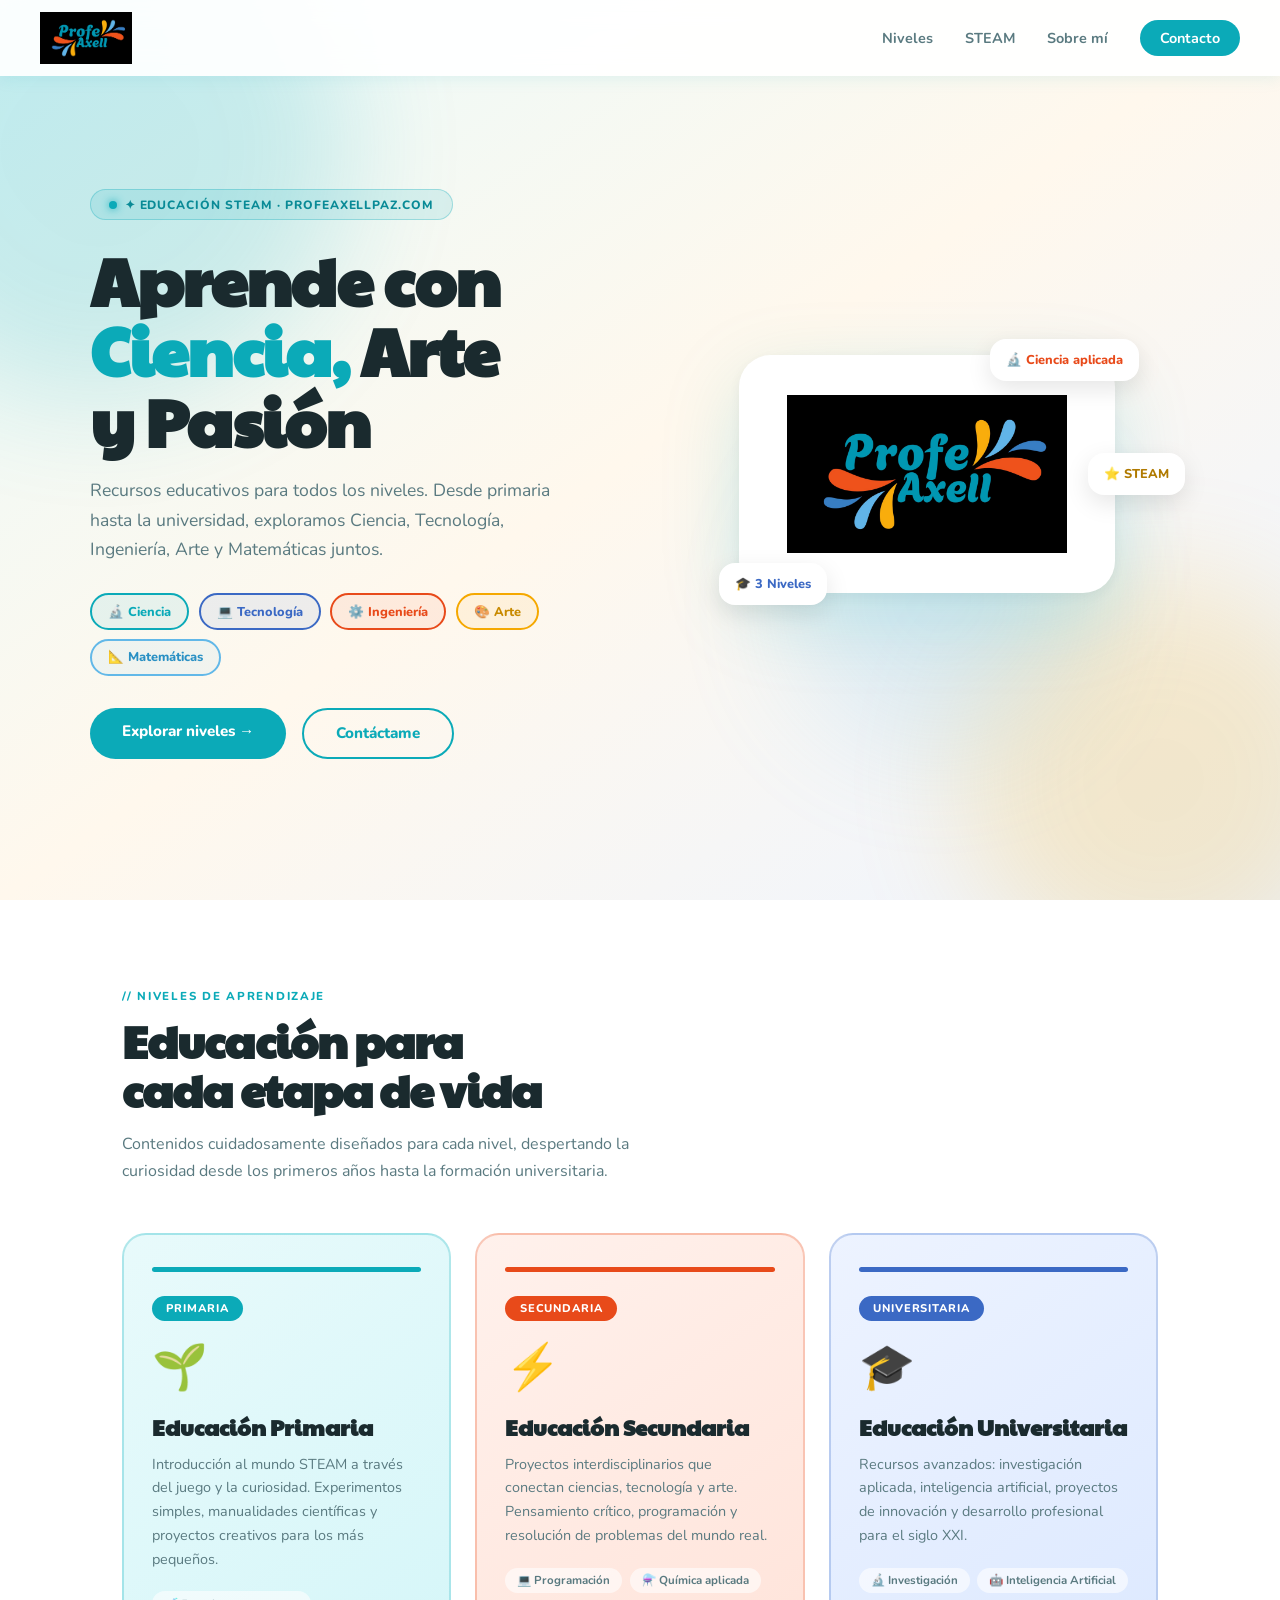
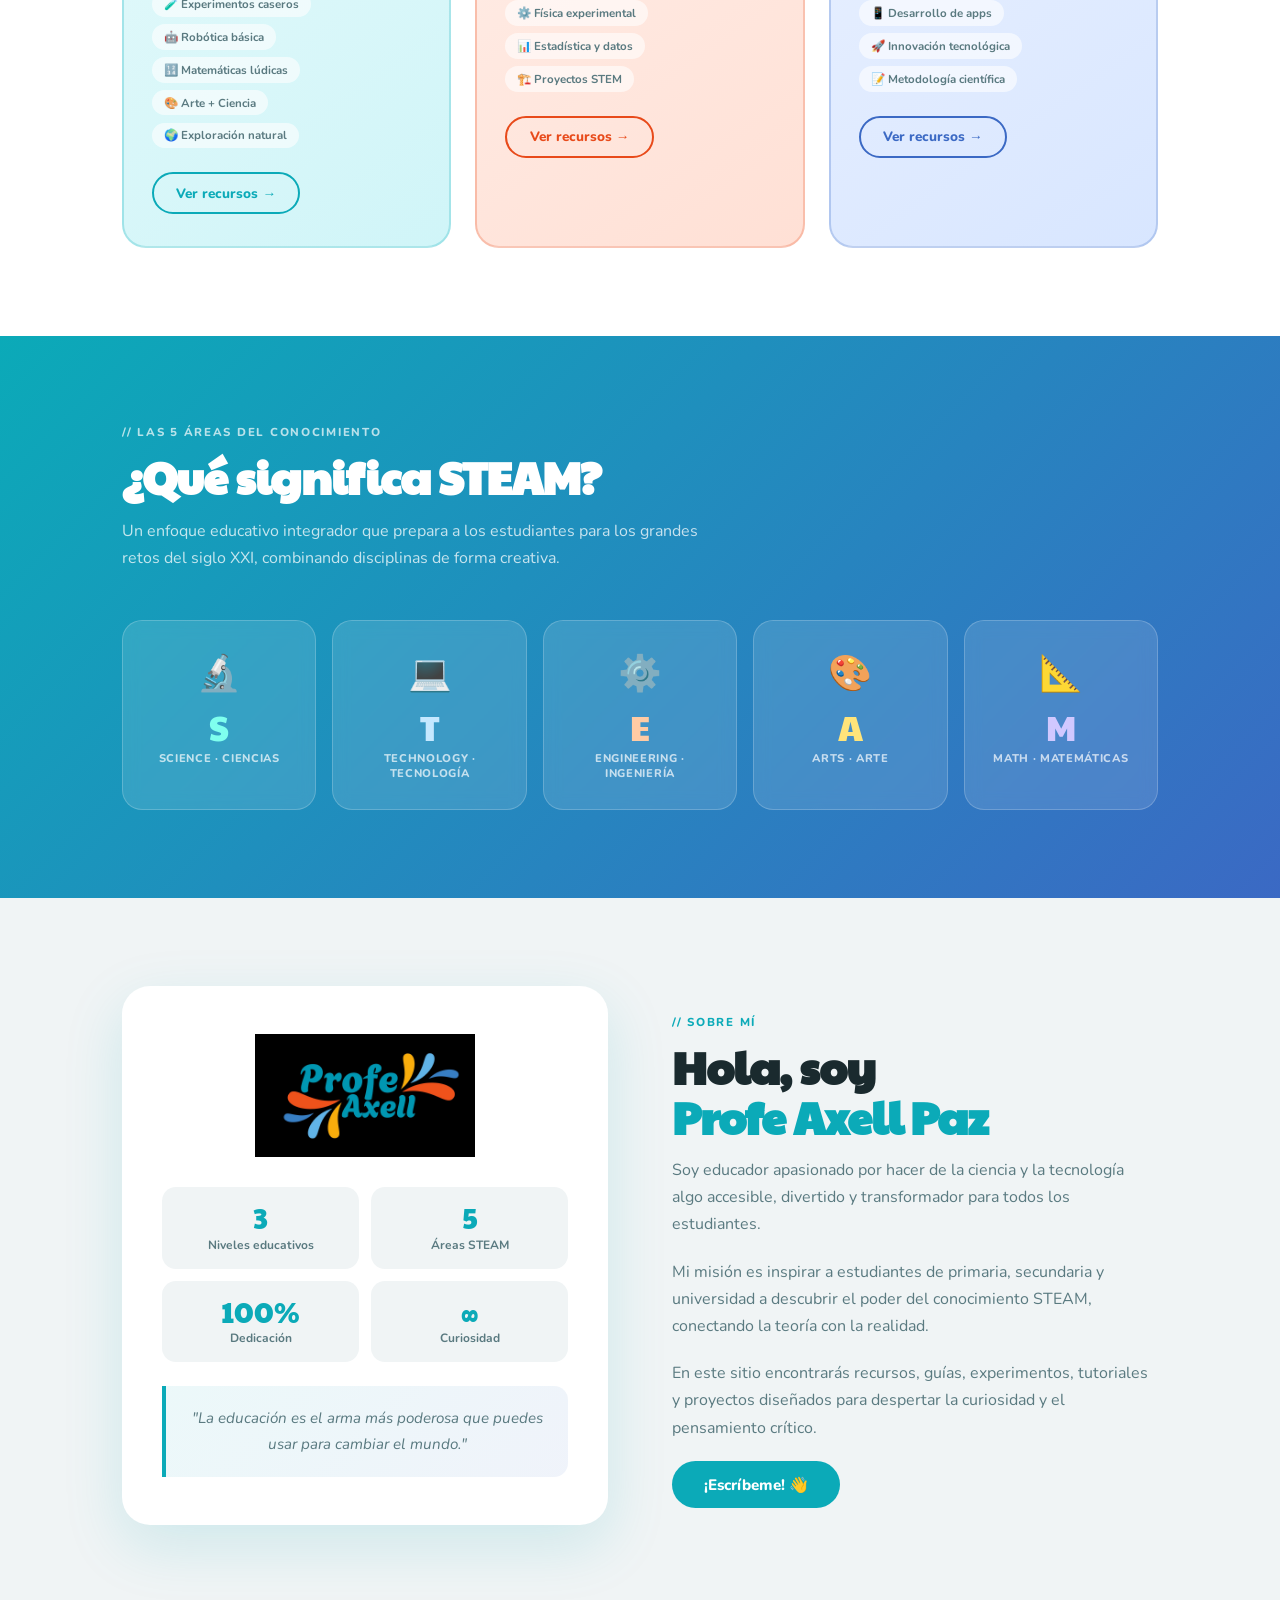
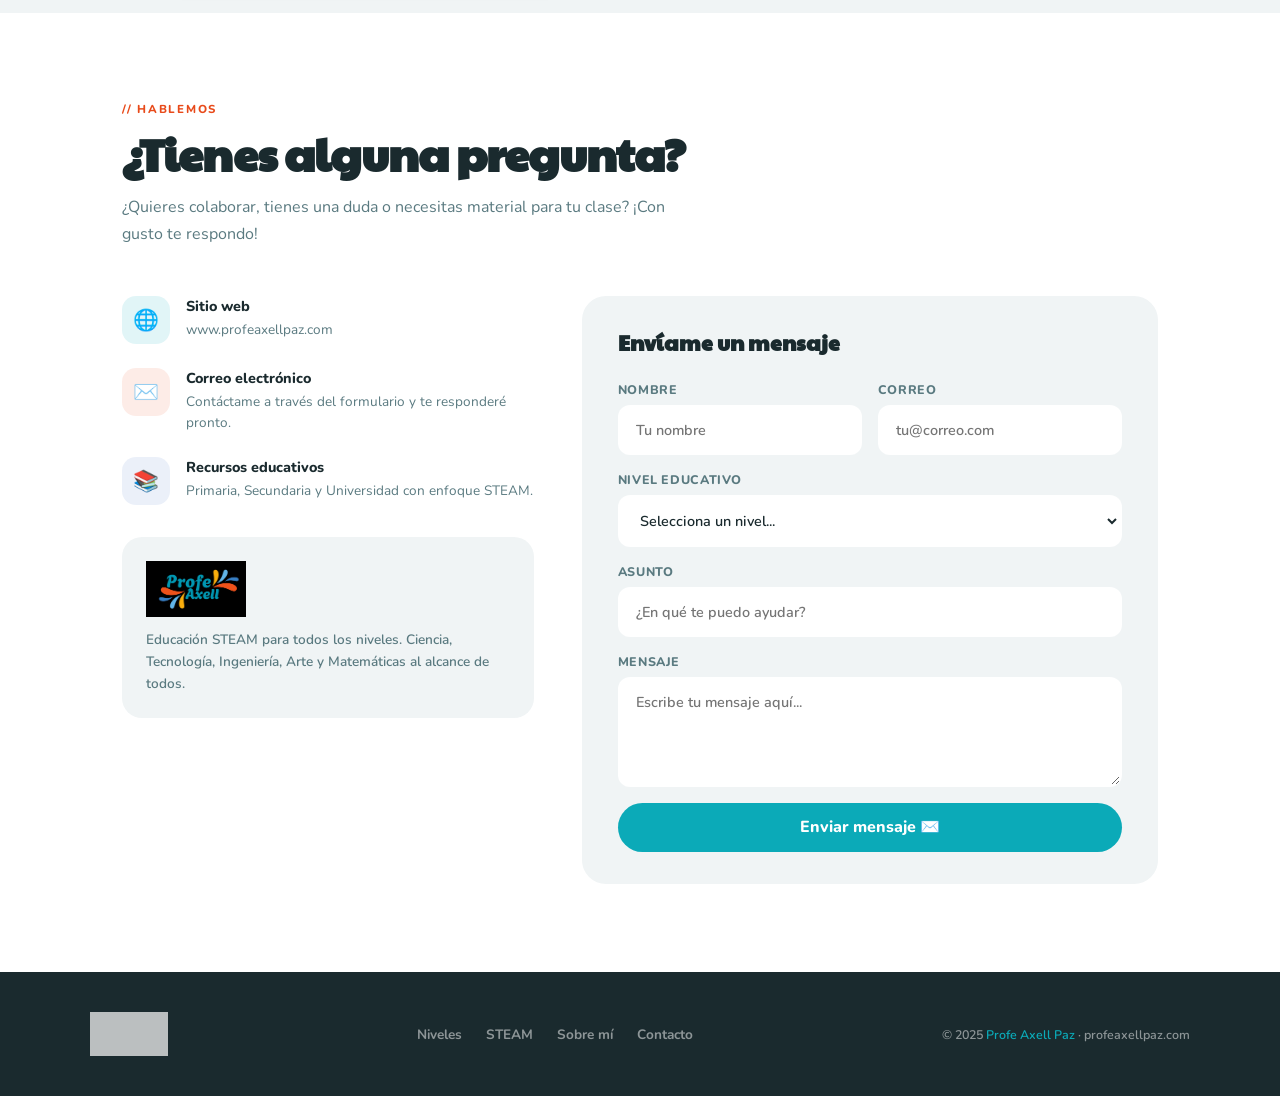
==== index.html @ 232c37a6 "Add files via upload" ====
<!DOCTYPE html>
<html lang="es">
<head>
  <meta charset="UTF-8"/>
  <meta name="viewport" content="width=device-width, initial-scale=1.0"/>
  <title>Profe Axell | Educación STEAM</title>
  <link href="https://fonts.googleapis.com/css2?family=Nunito:ital,wght@0,400;0,600;0,700;0,800;0,900;1,400&family=Paytone+One&display=swap" rel="stylesheet"/>
  <style>
    :root {
      --teal:       #0BAAB8;
      --teal-dark:  #098a96;
      --orange:     #E84A1A;
      --yellow:     #F5A800;
      --blue-light: #62B8E8;
      --blue-mid:   #3B69C4;
      --white:      #ffffff;
      --bg:         #f7fefe;
      --gray:       #f0f4f5;
      --text:       #1a2a2e;
      --text-muted: #5a7a80;
    }
    *, *::before, *::after { box-sizing: border-box; margin: 0; padding: 0; }
    html { scroll-behavior: smooth; }
    body { font-family: 'Nunito', sans-serif; background: var(--bg); color: var(--text); overflow-x: hidden; }

    .blob { position: absolute; border-radius: 50%; filter: blur(60px); opacity: 0.18; pointer-events: none; }

    /* NAV */
    nav {
      position: fixed; top: 0; left: 0; right: 0; z-index: 200;
      display: flex; align-items: center; justify-content: space-between;
      padding: 0.75rem 2.5rem;
      background: rgba(255,255,255,0.92); backdrop-filter: blur(12px);
      box-shadow: 0 2px 16px rgba(11,170,184,0.10);
    }
    .nav-logo img { height: 52px; display: block; }
    .nav-links { display: flex; gap: 2rem; list-style: none; }
    .nav-links a { color: var(--text-muted); text-decoration: none; font-weight: 700; font-size: 0.9rem; transition: color 0.2s; }
    .nav-links a:hover { color: var(--teal); }
    .nav-cta { background: var(--teal); color: #fff !important; padding: 0.5rem 1.25rem; border-radius: 999px; transition: background 0.2s, transform 0.2s !important; }
    .nav-cta:hover { background: var(--teal-dark) !important; transform: translateY(-1px); }

    /* HERO */
    .hero {
      min-height: 100vh; display: flex; align-items: center; justify-content: center;
      padding: 7rem 2rem 4rem; position: relative; overflow: hidden;
      background: linear-gradient(145deg, #e8fafb 0%, #fff8ed 50%, #edf4ff 100%);
    }
    .hero .blob-1 { width:500px; height:500px; background:var(--teal); top:-100px; left:-150px; }
    .hero .blob-2 { width:400px; height:400px; background:var(--yellow); bottom:-80px; right:-80px; }
    .hero .blob-3 { width:300px; height:300px; background:var(--blue-light); top:50%; right:15%; }
    .hero-inner { max-width: 1100px; width: 100%; display: grid; grid-template-columns: 1fr 1fr; gap: 3rem; align-items: center; position: relative; z-index: 1; }
    .hero-badge { display: inline-flex; align-items: center; gap: 0.5rem; background: rgba(11,170,184,0.12); border: 1.5px solid rgba(11,170,184,0.3); border-radius: 999px; padding: 0.4rem 1.1rem; font-size: 0.75rem; font-weight: 800; color: var(--teal-dark); letter-spacing: 0.08em; text-transform: uppercase; margin-bottom: 1.5rem; animation: fadeUp 0.5s ease both; }
    .hero-badge::before { content: ''; width: 8px; height: 8px; background: var(--teal); border-radius: 50%; box-shadow: 0 0 8px var(--teal); }
    .hero h1 { font-family: 'Paytone One', sans-serif; font-size: clamp(2.6rem, 5.5vw, 4.2rem); line-height: 1.05; letter-spacing: -0.02em; animation: fadeUp 0.5s 0.1s ease both; color: var(--text); }
    .hero h1 .highlight { color: var(--teal); }
    .hero-sub { margin-top: 1.25rem; font-size: 1.1rem; color: var(--text-muted); line-height: 1.7; max-width: 480px; animation: fadeUp 0.5s 0.2s ease both; }
    .steam-chips { display: flex; gap: 0.6rem; flex-wrap: wrap; margin-top: 1.75rem; animation: fadeUp 0.5s 0.3s ease both; }
    .chip { display: flex; align-items: center; gap: 0.4rem; padding: 0.45rem 1rem; border-radius: 999px; font-weight: 800; font-size: 0.8rem; border: 2px solid; transition: transform 0.2s, box-shadow 0.2s; cursor: default; }
    .chip:hover { transform: translateY(-3px); box-shadow: 0 8px 20px rgba(0,0,0,0.1); }
    .chip-s { color: var(--teal); border-color: var(--teal); background: rgba(11,170,184,0.08); }
    .chip-t { color: var(--blue-mid); border-color: var(--blue-mid); background: rgba(59,105,196,0.08); }
    .chip-e { color: var(--orange); border-color: var(--orange); background: rgba(232,74,26,0.08); }
    .chip-a { color: #c88a00; border-color: var(--yellow); background: rgba(245,168,0,0.08); }
    .chip-m { color: #2a90c4; border-color: var(--blue-light); background: rgba(98,184,232,0.08); }
    .hero-btns { display: flex; gap: 1rem; margin-top: 2rem; flex-wrap: wrap; animation: fadeUp 0.5s 0.4s ease both; }
    .btn { padding: 0.85rem 2rem; border-radius: 999px; font-family: 'Nunito', sans-serif; font-weight: 800; font-size: 0.95rem; text-decoration: none; cursor: pointer; border: none; transition: transform 0.2s, box-shadow 0.2s; }
    .btn:hover { transform: translateY(-3px); box-shadow: 0 12px 28px rgba(0,0,0,0.15); }
    .btn-teal    { background: var(--teal);   color: #fff; }
    .btn-orange  { background: var(--orange); color: #fff; }
    .btn-outline { background: transparent;  color: var(--teal); border: 2px solid var(--teal); }
    .hero-visual { display: flex; justify-content: center; align-items: center; animation: fadeUp 0.5s 0.2s ease both; position: relative; }
    .logo-card { background: #fff; border-radius: 32px; padding: 2.5rem 3rem; box-shadow: 0 24px 80px rgba(11,170,184,0.18), 0 4px 16px rgba(0,0,0,0.06); position: relative; z-index: 1; }
    .logo-card img { width: 280px; display: block; }
    .floating-badge { position: absolute; background: #fff; border-radius: 16px; padding: 0.75rem 1rem; box-shadow: 0 8px 24px rgba(0,0,0,0.1); display: flex; align-items: center; gap: 0.5rem; font-weight: 800; font-size: 0.8rem; animation: float 3s ease-in-out infinite; white-space: nowrap; }
    .fb-1 { top: -16px; right: -24px; color: var(--orange); animation-delay: 0s; }
    .fb-2 { bottom: -12px; left: -20px; color: var(--blue-mid); animation-delay: 1s; }
    .fb-3 { top: 50%; right: -70px; color: #b07a00; transform: translateY(-50%); animation: float3 3s ease-in-out 0.5s infinite; }
    @keyframes float { 0%, 100% { transform: translateY(0); } 50% { transform: translateY(-8px); } }
    @keyframes float3 { 0%, 100% { transform: translateY(-50%); } 50% { transform: translateY(calc(-50% - 8px)); } }

    /* SECTIONS */
    section { position: relative; overflow: hidden; }
    .section-inner { max-width: 1100px; margin: 0 auto; padding: 5.5rem 2rem; }
    .section-eyebrow { font-size: 0.72rem; font-weight: 800; letter-spacing: 0.15em; text-transform: uppercase; margin-bottom: 0.75rem; }
    .section-title { font-family: 'Paytone One', sans-serif; font-size: clamp(1.8rem, 3.5vw, 2.8rem); line-height: 1.1; letter-spacing: -0.02em; margin-bottom: 1rem; }
    .section-desc { color: var(--text-muted); font-size: 1rem; line-height: 1.7; max-width: 580px; }

    /* NIVELES */
    #niveles { background: var(--white); }
    .niveles-grid { display: grid; grid-template-columns: repeat(3, 1fr); gap: 1.5rem; margin-top: 3rem; }
    .nivel-card { border-radius: 24px; padding: 2rem 1.75rem; border: 2px solid transparent; position: relative; overflow: hidden; transition: transform 0.3s, box-shadow 0.3s; cursor: pointer; }
    .nivel-card:hover { transform: translateY(-8px); box-shadow: 0 24px 60px rgba(0,0,0,0.12); }
    .card-primaria      { background: linear-gradient(145deg, #e8fafb, #d0f5f8); border-color: rgba(11,170,184,0.25); }
    .card-secundaria    { background: linear-gradient(145deg, #fff1ec, #ffe0d5); border-color: rgba(232,74,26,0.25); }
    .card-universitaria { background: linear-gradient(145deg, #edf3ff, #d8e6ff); border-color: rgba(59,105,196,0.25); }
    .card-primaria .card-accent      { background: var(--teal); }
    .card-secundaria .card-accent    { background: var(--orange); }
    .card-universitaria .card-accent { background: var(--blue-mid); }
    .card-primaria .card-tag      { background: var(--teal); color: #fff; }
    .card-secundaria .card-tag    { background: var(--orange); color: #fff; }
    .card-universitaria .card-tag { background: var(--blue-mid); color: #fff; }
    .card-primaria .card-btn      { color: var(--teal); border-color: var(--teal); }
    .card-secundaria .card-btn    { color: var(--orange); border-color: var(--orange); }
    .card-universitaria .card-btn { color: var(--blue-mid); border-color: var(--blue-mid); }
    .card-primaria .card-btn:hover      { background: var(--teal); color: #fff; }
    .card-secundaria .card-btn:hover    { background: var(--orange); color: #fff; }
    .card-universitaria .card-btn:hover { background: var(--blue-mid); color: #fff; }
    .card-accent { width: 100%; height: 5px; border-radius: 999px; margin-bottom: 1.5rem; }
    .card-tag { display: inline-block; padding: 0.3rem 0.9rem; border-radius: 999px; font-size: 0.7rem; font-weight: 800; letter-spacing: 0.08em; text-transform: uppercase; margin-bottom: 1rem; }
    .card-icon { font-size: 2.8rem; margin-bottom: 1rem; display: block; }
    .card-title { font-family: 'Paytone One', sans-serif; font-size: 1.4rem; margin-bottom: 0.75rem; line-height: 1.2; }
    .card-desc { font-size: 0.9rem; color: var(--text-muted); line-height: 1.65; margin-bottom: 1.25rem; }
    .card-topics { list-style: none; display: flex; flex-wrap: wrap; gap: 0.45rem; margin-bottom: 1.5rem; }
    .card-topics li { font-size: 0.72rem; font-weight: 700; background: rgba(255,255,255,0.6); padding: 0.3rem 0.75rem; border-radius: 999px; color: var(--text-muted); }
    .card-btn { display: inline-flex; align-items: center; gap: 0.4rem; font-weight: 800; font-size: 0.85rem; padding: 0.6rem 1.4rem; border-radius: 999px; border: 2px solid; background: transparent; text-decoration: none; transition: background 0.2s, color 0.2s, transform 0.2s; cursor: pointer; font-family: 'Nunito', sans-serif; }
    .card-btn:hover { transform: translateX(4px); }

    /* STEAM */
    #steam { background: linear-gradient(135deg, #0BAAB8 0%, #3B69C4 100%); color: #fff; }
    #steam .section-eyebrow { color: rgba(255,255,255,0.7); }
    #steam .section-title   { color: #fff; }
    #steam .section-desc    { color: rgba(255,255,255,0.75); }
    .steam-grid { display: grid; grid-template-columns: repeat(5, 1fr); gap: 1rem; margin-top: 3rem; }
    .steam-card { background: rgba(255,255,255,0.12); border: 1.5px solid rgba(255,255,255,0.2); border-radius: 20px; padding: 1.75rem 1rem; text-align: center; backdrop-filter: blur(8px); transition: transform 0.3s, background 0.3s; }
    .steam-card:hover { transform: translateY(-6px); background: rgba(255,255,255,0.2); }
    .steam-emoji { font-size: 2.2rem; margin-bottom: 0.75rem; display: block; }
    .steam-letter { font-family: 'Paytone One', sans-serif; font-size: 2.2rem; color: #fff; line-height: 1; }
    .steam-word { font-size: 0.7rem; font-weight: 800; color: rgba(255,255,255,0.7); margin-top: 0.4rem; text-transform: uppercase; letter-spacing: 0.06em; }
    .sl-s .steam-letter { color: #7fffee; }
    .sl-t .steam-letter { color: #c5e8ff; }
    .sl-e .steam-letter { color: #ffcba4; }
    .sl-a .steam-letter { color: #ffe47a; }
    .sl-m .steam-letter { color: #d0c8ff; }

    /* ABOUT */
    #sobre { background: var(--gray); }
    .about-grid { display: grid; grid-template-columns: 1fr 1fr; gap: 4rem; align-items: center; }
    .about-logo-card { background: var(--white); border-radius: 28px; padding: 3rem 2.5rem; box-shadow: 0 20px 60px rgba(11,170,184,0.15); text-align: center; }
    .about-logo-card img { width: 220px; margin-bottom: 1.5rem; }
    .about-stats { display: grid; grid-template-columns: 1fr 1fr; gap: 0.75rem; }
    .stat-box { background: var(--gray); border-radius: 14px; padding: 1rem; }
    .stat-val { font-family: 'Paytone One', sans-serif; font-size: 1.8rem; color: var(--teal); line-height: 1; }
    .stat-lbl { font-size: 0.75rem; color: var(--text-muted); margin-top: 0.3rem; font-weight: 700; }
    .about-quote { background: linear-gradient(135deg, rgba(11,170,184,0.08), rgba(59,105,196,0.08)); border-left: 4px solid var(--teal); border-radius: 0 14px 14px 0; padding: 1.25rem 1.5rem; font-style: italic; color: var(--text-muted); font-size: 0.95rem; line-height: 1.65; margin-top: 1.5rem; }

    /* CONTACT */
    #contacto { background: var(--white); }
    .contact-wrap { display: grid; grid-template-columns: 1fr 1.4fr; gap: 3rem; margin-top: 3rem; align-items: start; }
    .contact-item { display: flex; align-items: flex-start; gap: 1rem; margin-bottom: 1.5rem; }
    .contact-icon { width: 48px; height: 48px; border-radius: 14px; display: flex; align-items: center; justify-content: center; font-size: 1.3rem; flex-shrink: 0; }
    .ci-teal   { background: rgba(11,170,184,0.12); }
    .ci-orange { background: rgba(232,74,26,0.10); }
    .ci-blue   { background: rgba(59,105,196,0.10); }
    .contact-item-text h4 { font-weight: 800; font-size: 0.9rem; margin-bottom: 0.25rem; }
    .contact-item-text p  { font-size: 0.85rem; color: var(--text-muted); line-height: 1.5; }
    .contact-form-card { background: var(--gray); border-radius: 24px; padding: 2rem 2.25rem; }
    .form-group { display: flex; flex-direction: column; gap: 0.45rem; margin-bottom: 1rem; }
    .form-group label { font-size: 0.78rem; font-weight: 800; color: var(--text-muted); text-transform: uppercase; letter-spacing: 0.05em; }
    .form-group input, .form-group select, .form-group textarea { background: var(--white); border: 2px solid transparent; border-radius: 12px; padding: 0.8rem 1rem; color: var(--text); font-family: 'Nunito', sans-serif; font-size: 0.9rem; font-weight: 600; outline: none; transition: border-color 0.2s, box-shadow 0.2s; }
    .form-group input:focus, .form-group select:focus, .form-group textarea:focus { border-color: var(--teal); box-shadow: 0 0 0 3px rgba(11,170,184,0.12); }
    .form-group select option { background: #fff; }
    .form-group textarea { min-height: 110px; resize: vertical; }
    .form-row { display: grid; grid-template-columns: 1fr 1fr; gap: 1rem; }

    /* FOOTER */
    footer { background: var(--text); color: rgba(255,255,255,0.5); padding: 2.5rem 2rem; }
    .footer-inner { max-width: 1100px; margin: 0 auto; display: flex; align-items: center; justify-content: space-between; flex-wrap: wrap; gap: 1.5rem; }
    .footer-links { display: flex; gap: 1.5rem; list-style: none; }
    .footer-links a { color: rgba(255,255,255,0.5); text-decoration: none; font-size: 0.85rem; font-weight: 700; transition: color 0.2s; }
    .footer-links a:hover { color: var(--teal); }
    .footer-copy { font-size: 0.78rem; font-weight: 600; }
    .footer-copy span { color: var(--teal); }

    /* REVEAL */
    .reveal { opacity: 0; transform: translateY(28px); transition: opacity 0.65s ease, transform 0.65s ease; }
    .reveal.visible { opacity: 1; transform: translateY(0); }
    .reveal-delay-1 { transition-delay: 0.1s; }
    .reveal-delay-2 { transition-delay: 0.2s; }
    .reveal-delay-3 { transition-delay: 0.3s; }
    @keyframes fadeUp { from { opacity: 0; transform: translateY(20px); } to { opacity: 1; transform: translateY(0); } }

    /* RESPONSIVE */
    @media (max-width: 900px) {
      .hero-inner       { grid-template-columns: 1fr; text-align: center; }
      .hero-visual      { margin-top: 2rem; }
      .steam-chips, .hero-btns { justify-content: center; }
      .hero-sub         { margin-left: auto; margin-right: auto; }
      .niveles-grid     { grid-template-columns: 1fr; }
      .steam-grid       { grid-template-columns: repeat(3, 1fr); }
      .about-grid       { grid-template-columns: 1fr; }
      .contact-wrap     { grid-template-columns: 1fr; }
      nav .nav-links    { display: none; }
    }
    @media (max-width: 480px) {
      .steam-grid { grid-template-columns: repeat(2, 1fr); }
      .form-row   { grid-template-columns: 1fr; }
    }
  </style>
</head>
<body>

  <!-- NAV -->
  <nav>
    <a class="nav-logo" href="#">
      <img src="logo-color.png" alt="Profe Axell"/>
    </a>
    <ul class="nav-links">
      <li><a href="#niveles">Niveles</a></li>
      <li><a href="#steam">STEAM</a></li>
      <li><a href="#sobre">Sobre mí</a></li>
      <li><a href="#contacto" class="nav-cta">Contacto</a></li>
    </ul>
  </nav>

  <!-- HERO -->
  <section class="hero">
    <div class="blob blob-1"></div>
    <div class="blob blob-2"></div>
    <div class="blob blob-3"></div>
    <div class="hero-inner">
      <div class="hero-text">
        <div class="hero-badge">✦ Educación STEAM · profeaxellpaz.com</div>
        <h1>Aprende con<br/><span class="highlight">Ciencia,</span> Arte<br/>y Pasión</h1>
        <p class="hero-sub">Recursos educativos para todos los niveles. Desde primaria hasta la universidad, exploramos Ciencia, Tecnología, Ingeniería, Arte y Matemáticas juntos.</p>
        <div class="steam-chips">
          <div class="chip chip-s">🔬 Ciencia</div>
          <div class="chip chip-t">💻 Tecnología</div>
          <div class="chip chip-e">⚙️ Ingeniería</div>
          <div class="chip chip-a">🎨 Arte</div>
          <div class="chip chip-m">📐 Matemáticas</div>
        </div>
        <div class="hero-btns">
          <a href="#niveles" class="btn btn-teal">Explorar niveles →</a>
          <a href="#contacto" class="btn btn-outline">Contáctame</a>
        </div>
      </div>
      <div class="hero-visual">
        <div class="logo-card">
          <img src="logo-color.png" alt="Profe Axell Logo"/>
          <div class="floating-badge fb-1">🔬 Ciencia aplicada</div>
          <div class="floating-badge fb-2">🎓 3 Niveles</div>
          <div class="floating-badge fb-3">⭐ STEAM</div>
        </div>
      </div>
    </div>
  </section>

  <!-- NIVELES -->
  <section id="niveles">
    <div class="section-inner">
      <p class="section-eyebrow reveal" style="color:var(--teal)">// Niveles de aprendizaje</p>
      <h2 class="section-title reveal">Educación para<br/>cada etapa de vida</h2>
      <p class="section-desc reveal">Contenidos cuidadosamente diseñados para cada nivel, despertando la curiosidad desde los primeros años hasta la formación universitaria.</p>
      <div class="niveles-grid">
        <div class="nivel-card card-primaria reveal reveal-delay-1">
          <div class="card-accent"></div>
          <span class="card-tag">Primaria</span>
          <span class="card-icon">🌱</span>
          <h3 class="card-title">Educación Primaria</h3>
          <p class="card-desc">Introducción al mundo STEAM a través del juego y la curiosidad. Experimentos simples, manualidades científicas y proyectos creativos para los más pequeños.</p>
          <ul class="card-topics">
            <li>🧪 Experimentos caseros</li>
            <li>🤖 Robótica básica</li>
            <li>🔢 Matemáticas lúdicas</li>
            <li>🎨 Arte + Ciencia</li>
            <li>🌍 Exploración natural</li>
          </ul>
          <a href="#" class="card-btn">Ver recursos →</a>
        </div>
        <div class="nivel-card card-secundaria reveal reveal-delay-2">
          <div class="card-accent"></div>
          <span class="card-tag">Secundaria</span>
          <span class="card-icon">⚡</span>
          <h3 class="card-title">Educación Secundaria</h3>
          <p class="card-desc">Proyectos interdisciplinarios que conectan ciencias, tecnología y arte. Pensamiento crítico, programación y resolución de problemas del mundo real.</p>
          <ul class="card-topics">
            <li>💻 Programación</li>
            <li>⚗️ Química aplicada</li>
            <li>⚙️ Física experimental</li>
            <li>📊 Estadística y datos</li>
            <li>🏗️ Proyectos STEM</li>
          </ul>
          <a href="#" class="card-btn">Ver recursos →</a>
        </div>
        <div class="nivel-card card-universitaria reveal reveal-delay-3">
          <div class="card-accent"></div>
          <span class="card-tag">Universitaria</span>
          <span class="card-icon">🎓</span>
          <h3 class="card-title">Educación Universitaria</h3>
          <p class="card-desc">Recursos avanzados: investigación aplicada, inteligencia artificial, proyectos de innovación y desarrollo profesional para el siglo XXI.</p>
          <ul class="card-topics">
            <li>🔬 Investigación</li>
            <li>🤖 Inteligencia Artificial</li>
            <li>📱 Desarrollo de apps</li>
            <li>🚀 Innovación tecnológica</li>
            <li>📝 Metodología científica</li>
          </ul>
          <a href="#" class="card-btn">Ver recursos →</a>
        </div>
      </div>
    </div>
  </section>

  <!-- STEAM -->
  <section id="steam">
    <div class="section-inner">
      <p class="section-eyebrow reveal">// Las 5 áreas del conocimiento</p>
      <h2 class="section-title reveal">¿Qué significa STEAM?</h2>
      <p class="section-desc reveal">Un enfoque educativo integrador que prepara a los estudiantes para los grandes retos del siglo XXI, combinando disciplinas de forma creativa.</p>
      <div class="steam-grid">
        <div class="steam-card sl-s reveal"><span class="steam-emoji">🔬</span><div class="steam-letter">S</div><div class="steam-word">Science · Ciencias</div></div>
        <div class="steam-card sl-t reveal reveal-delay-1"><span class="steam-emoji">💻</span><div class="steam-letter">T</div><div class="steam-word">Technology · Tecnología</div></div>
        <div class="steam-card sl-e reveal reveal-delay-2"><span class="steam-emoji">⚙️</span><div class="steam-letter">E</div><div class="steam-word">Engineering · Ingeniería</div></div>
        <div class="steam-card sl-a reveal reveal-delay-3"><span class="steam-emoji">🎨</span><div class="steam-letter">A</div><div class="steam-word">Arts · Arte</div></div>
        <div class="steam-card sl-m reveal reveal-delay-3"><span class="steam-emoji">📐</span><div class="steam-letter">M</div><div class="steam-word">Math · Matemáticas</div></div>
      </div>
    </div>
  </section>

  <!-- SOBRE -->
  <section id="sobre">
    <div class="section-inner">
      <div class="about-grid">
        <div class="reveal">
          <div class="about-logo-card">
            <img src="logo-color.png" alt="Profe Axell"/>
            <div class="about-stats">
              <div class="stat-box"><div class="stat-val">3</div><div class="stat-lbl">Niveles educativos</div></div>
              <div class="stat-box"><div class="stat-val">5</div><div class="stat-lbl">Áreas STEAM</div></div>
              <div class="stat-box"><div class="stat-val">100%</div><div class="stat-lbl">Dedicación</div></div>
              <div class="stat-box"><div class="stat-val">∞</div><div class="stat-lbl">Curiosidad</div></div>
            </div>
            <div class="about-quote">"La educación es el arma más poderosa que puedes usar para cambiar el mundo."</div>
          </div>
        </div>
        <div class="reveal reveal-delay-1">
          <p class="section-eyebrow" style="color:var(--teal)">// Sobre mí</p>
          <h2 class="section-title">Hola, soy<br/><span style="color:var(--teal)">Profe Axell Paz</span></h2>
          <p class="section-desc" style="margin-bottom:1.25rem;">Soy educador apasionado por hacer de la ciencia y la tecnología algo accesible, divertido y transformador para todos los estudiantes.</p>
          <p class="section-desc" style="margin-bottom:1.25rem;">Mi misión es inspirar a estudiantes de primaria, secundaria y universidad a descubrir el poder del conocimiento STEAM, conectando la teoría con la realidad.</p>
          <p class="section-desc" style="margin-bottom:2rem;">En este sitio encontrarás recursos, guías, experimentos, tutoriales y proyectos diseñados para despertar la curiosidad y el pensamiento crítico.</p>
          <a href="#contacto" class="btn btn-teal">¡Escríbeme! 👋</a>
        </div>
      </div>
    </div>
  </section>

  <!-- CONTACTO -->
  <section id="contacto">
    <div class="section-inner">
      <p class="section-eyebrow reveal" style="color:var(--orange)">// Hablemos</p>
      <h2 class="section-title reveal">¿Tienes alguna pregunta?</h2>
      <p class="section-desc reveal">¿Quieres colaborar, tienes una duda o necesitas material para tu clase? ¡Con gusto te respondo!</p>
      <div class="contact-wrap">
        <div class="reveal">
          <div class="contact-item">
            <div class="contact-icon ci-teal">🌐</div>
            <div class="contact-item-text"><h4>Sitio web</h4><p>www.profeaxellpaz.com</p></div>
          </div>
          <div class="contact-item">
            <div class="contact-icon ci-orange">✉️</div>
            <div class="contact-item-text"><h4>Correo electrónico</h4><p>Contáctame a través del formulario y te responderé pronto.</p></div>
          </div>
          <div class="contact-item">
            <div class="contact-icon ci-blue">📚</div>
            <div class="contact-item-text"><h4>Recursos educativos</h4><p>Primaria, Secundaria y Universidad con enfoque STEAM.</p></div>
          </div>
          <div style="margin-top:2rem; padding:1.5rem; background:var(--gray); border-radius:20px;">
            <img src="logo-color.png" alt="Profe Axell" style="height:56px; display:block; margin-bottom:0.75rem;"/>
            <p style="font-size:0.85rem; color:var(--text-muted); font-weight:600; line-height:1.6;">Educación STEAM para todos los niveles. Ciencia, Tecnología, Ingeniería, Arte y Matemáticas al alcance de todos.</p>
          </div>
        </div>
        <div class="contact-form-card reveal reveal-delay-1">
          <h3 style="font-family:'Paytone One',sans-serif; font-size:1.3rem; margin-bottom:1.5rem;">Envíame un mensaje</h3>
          <div class="form-row">
            <div class="form-group"><label>Nombre</label><input type="text" placeholder="Tu nombre"/></div>
            <div class="form-group"><label>Correo</label><input type="email" placeholder="tu@correo.com"/></div>
          </div>
          <div class="form-group">
            <label>Nivel educativo</label>
            <select>
              <option value="">Selecciona un nivel...</option>
              <option>Educación Primaria</option>
              <option>Educación Secundaria</option>
              <option>Educación Universitaria</option>
              <option>Otro</option>
            </select>
          </div>
          <div class="form-group"><label>Asunto</label><input type="text" placeholder="¿En qué te puedo ayudar?"/></div>
          <div class="form-group"><label>Mensaje</label><textarea placeholder="Escribe tu mensaje aquí..."></textarea></div>
          <button class="btn btn-teal" style="width:100%; display:flex; justify-content:center; font-size:1rem;">Enviar mensaje ✉️</button>
        </div>
      </div>
    </div>
  </section>

  <!-- FOOTER -->
  <footer>
    <div class="footer-inner">
      <img src="logo-white.png" alt="Profe Axell" style="height:44px; filter:brightness(0) invert(1); opacity:0.7;"/>
      <ul class="footer-links">
        <li><a href="#niveles">Niveles</a></li>
        <li><a href="#steam">STEAM</a></li>
        <li><a href="#sobre">Sobre mí</a></li>
        <li><a href="#contacto">Contacto</a></li>
      </ul>
      <p class="footer-copy">© 2025 <span>Profe Axell Paz</span> · profeaxellpaz.com</p>
    </div>
  </footer>

  <script>
    const observer = new IntersectionObserver((entries) => {
      entries.forEach(e => { if (e.isIntersecting) { e.target.classList.add('visible'); observer.unobserve(e.target); } });
    }, { threshold: 0.12 });
    document.querySelectorAll('.reveal').forEach(el => observer.observe(el));
  </script>
</body>
</html>
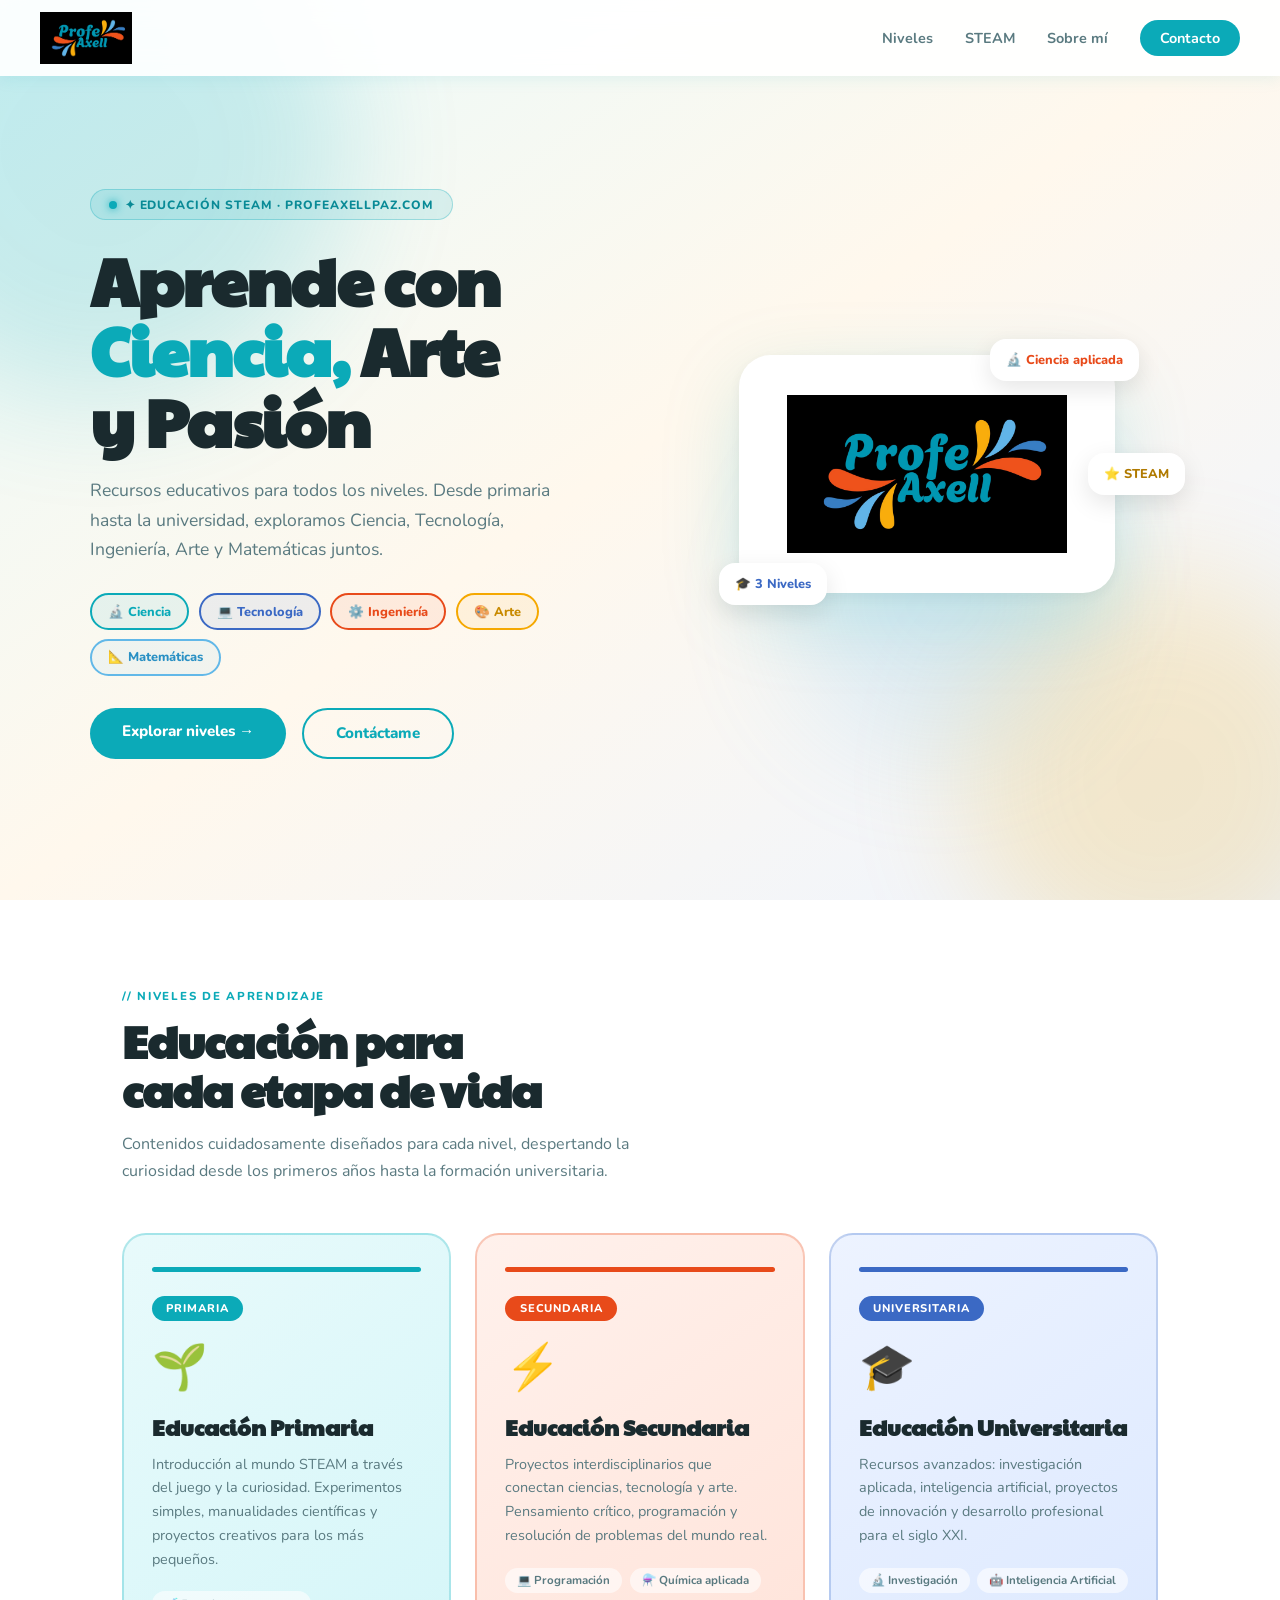
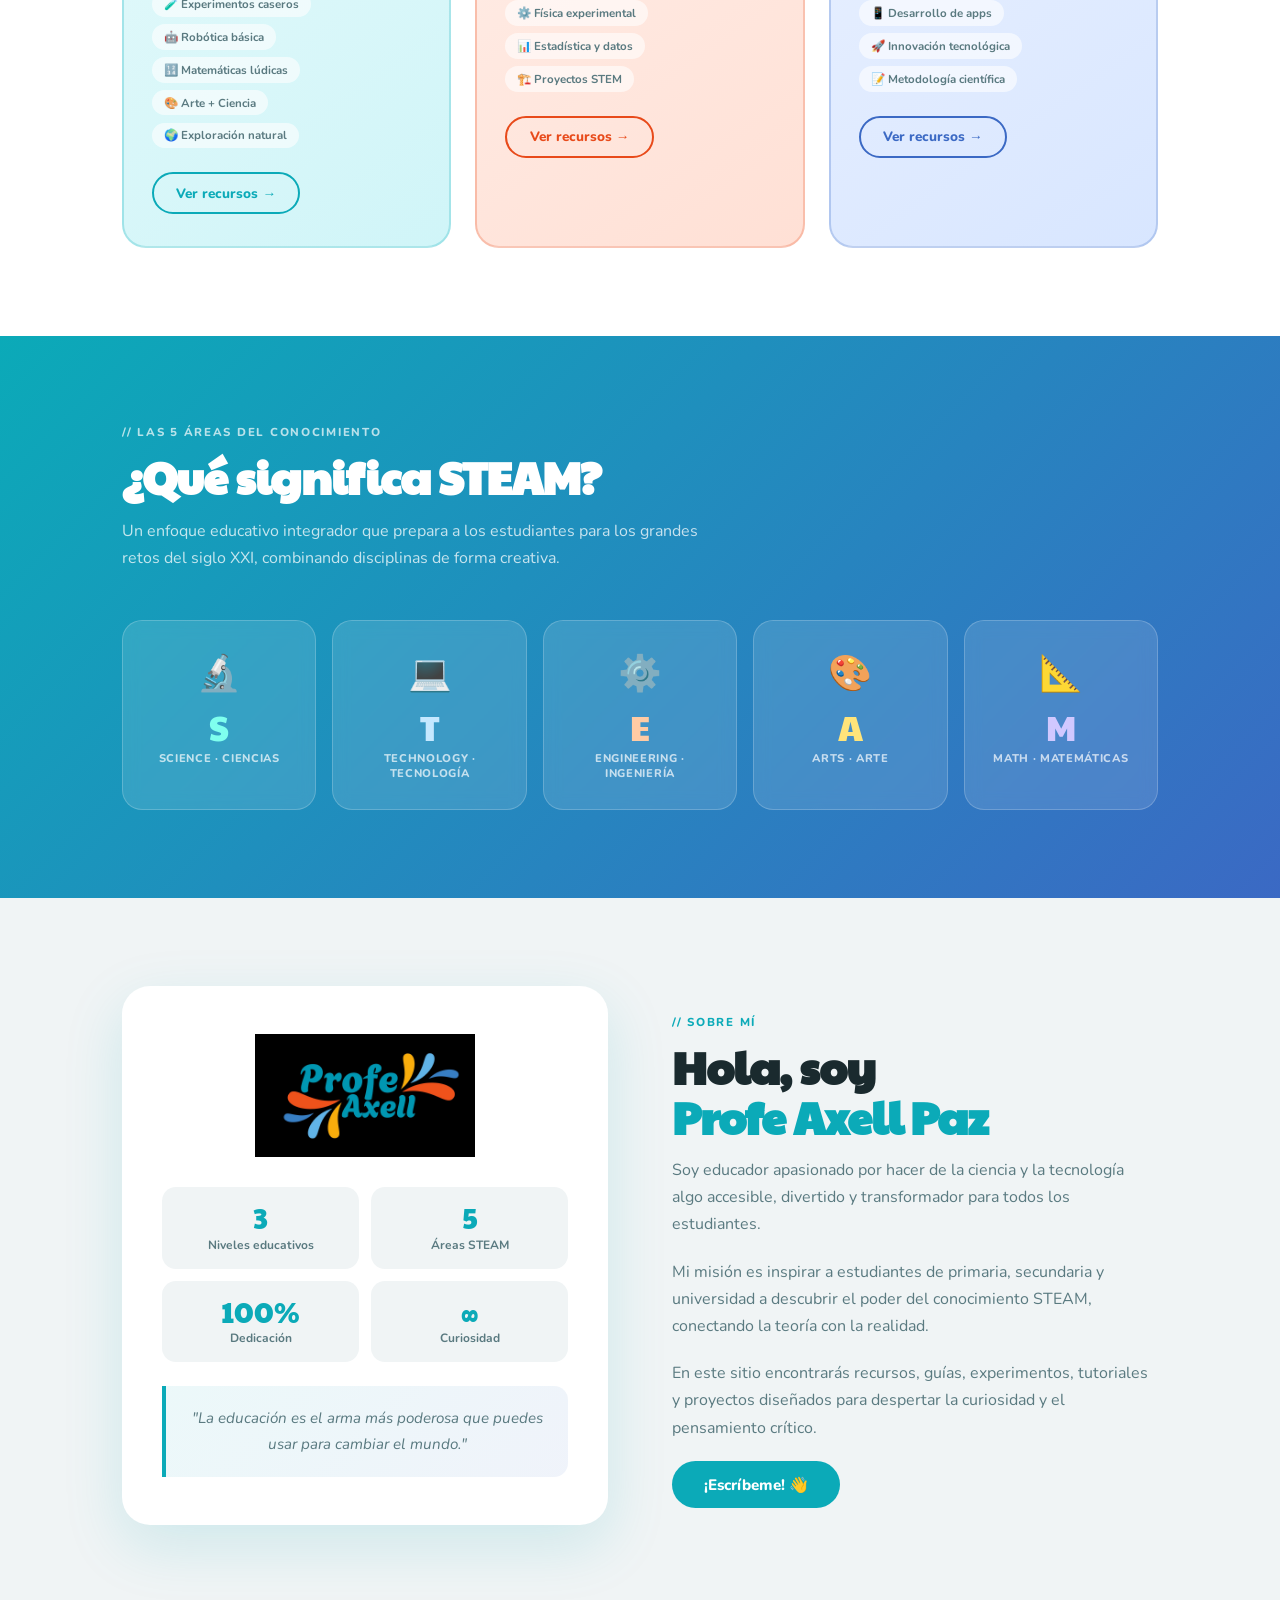
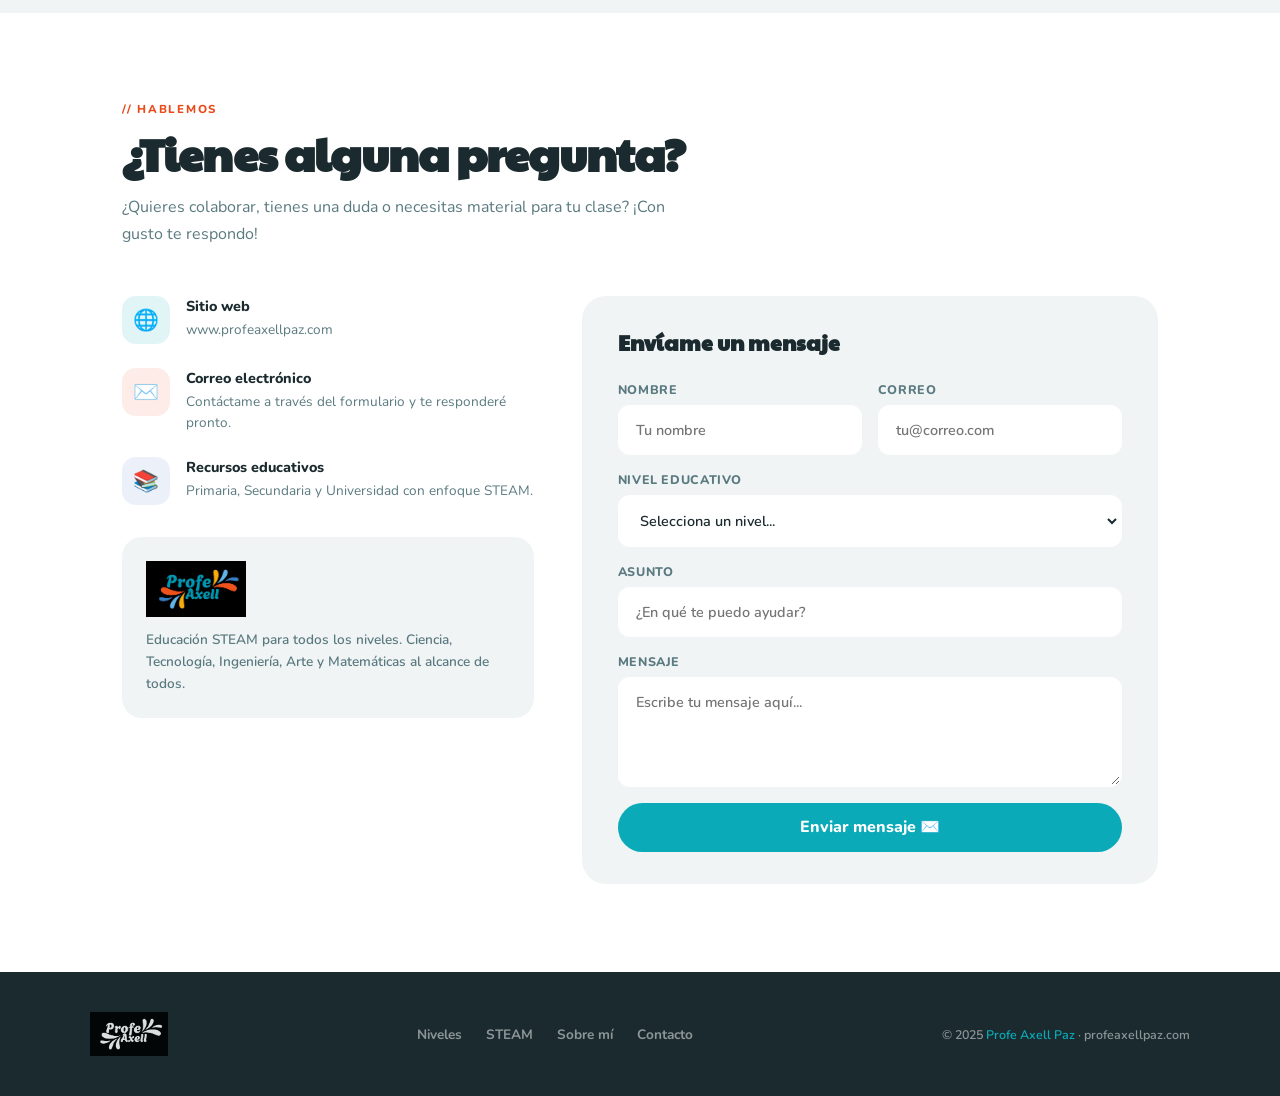
==== commit 709033ca: "Update footer logo opacity Adjusted the opacity of the footer logo image for better visibility." ====
--- a/index.html
+++ b/index.html
@@ -398,7 +398,7 @@
   <!-- FOOTER -->
   <footer>
     <div class="footer-inner">
-      <img src="logo-white.png" alt="Profe Axell" style="height:44px; filter:brightness(0) invert(1); opacity:0.7;"/>
+      <img src="logo-white.png" alt="Profe Axell" style="height:44px; opacity:0.85;"/>
       <ul class="footer-links">
         <li><a href="#niveles">Niveles</a></li>
         <li><a href="#steam">STEAM</a></li>
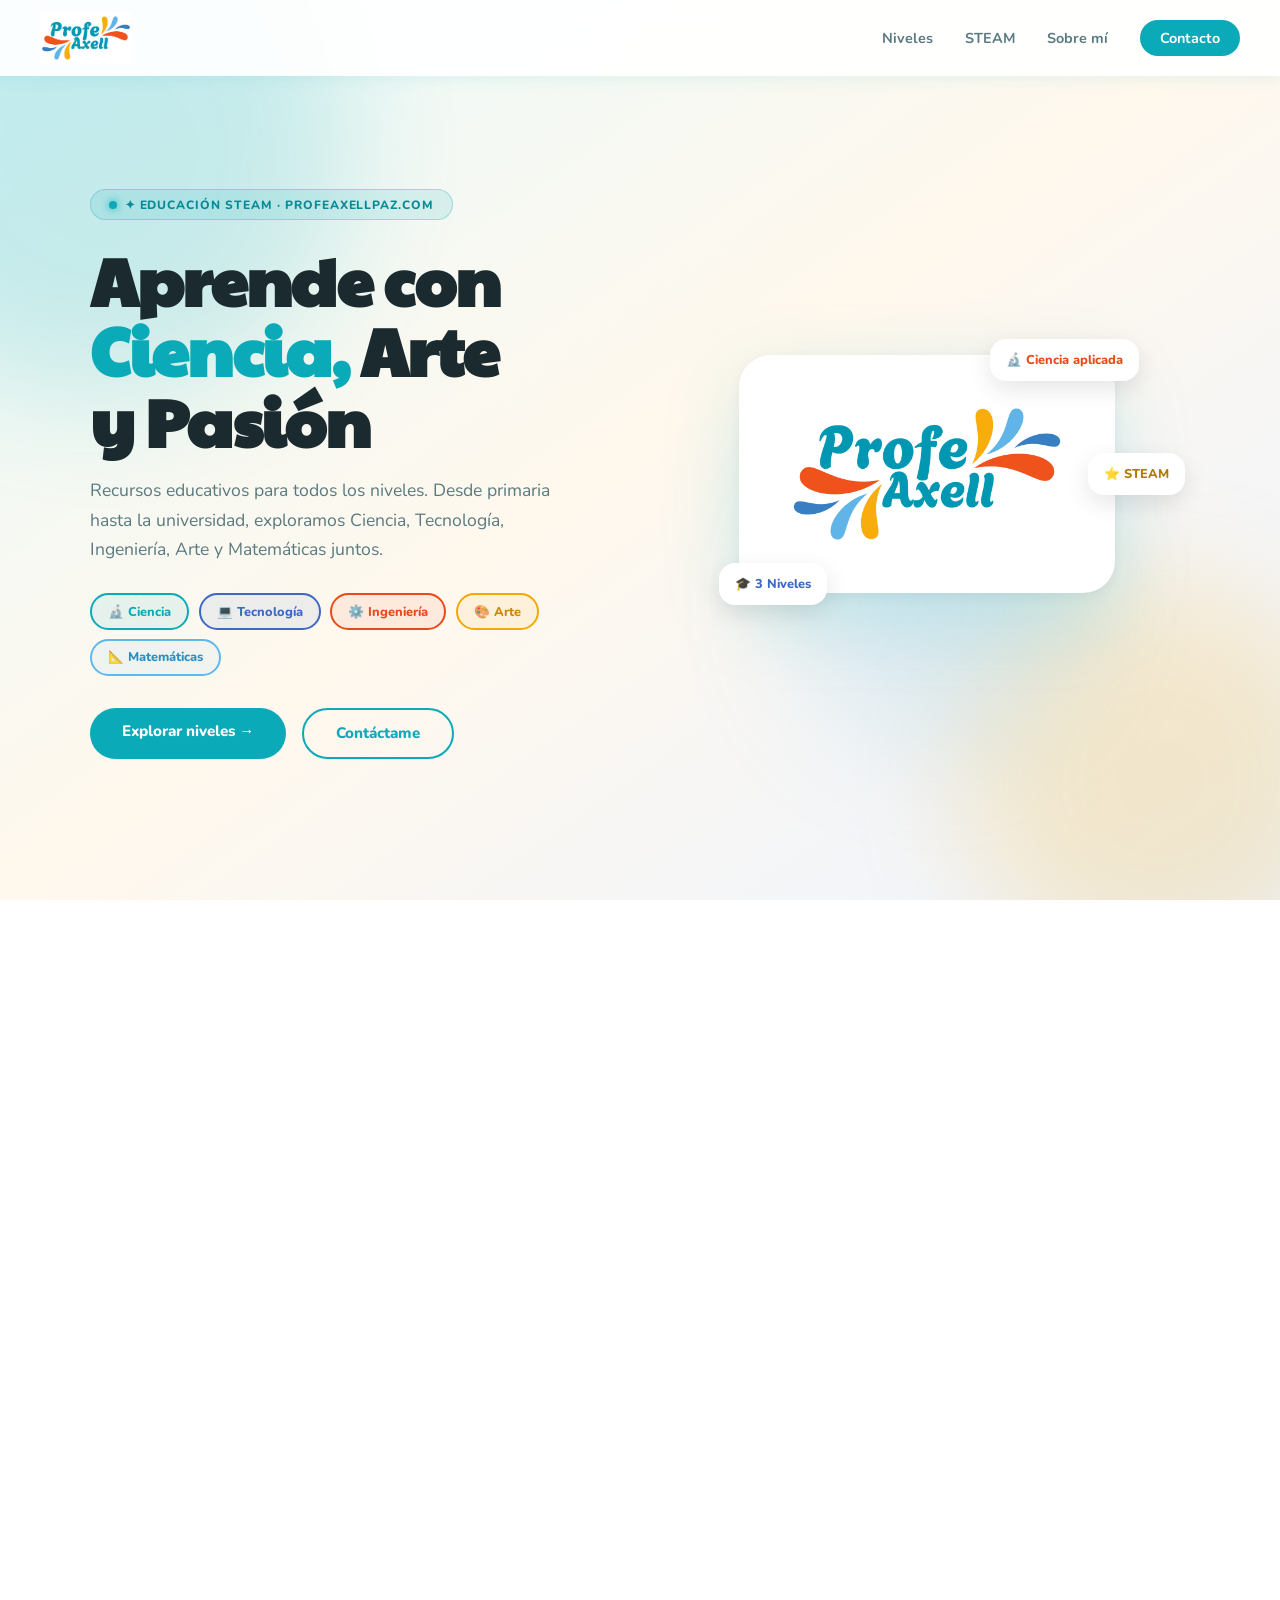
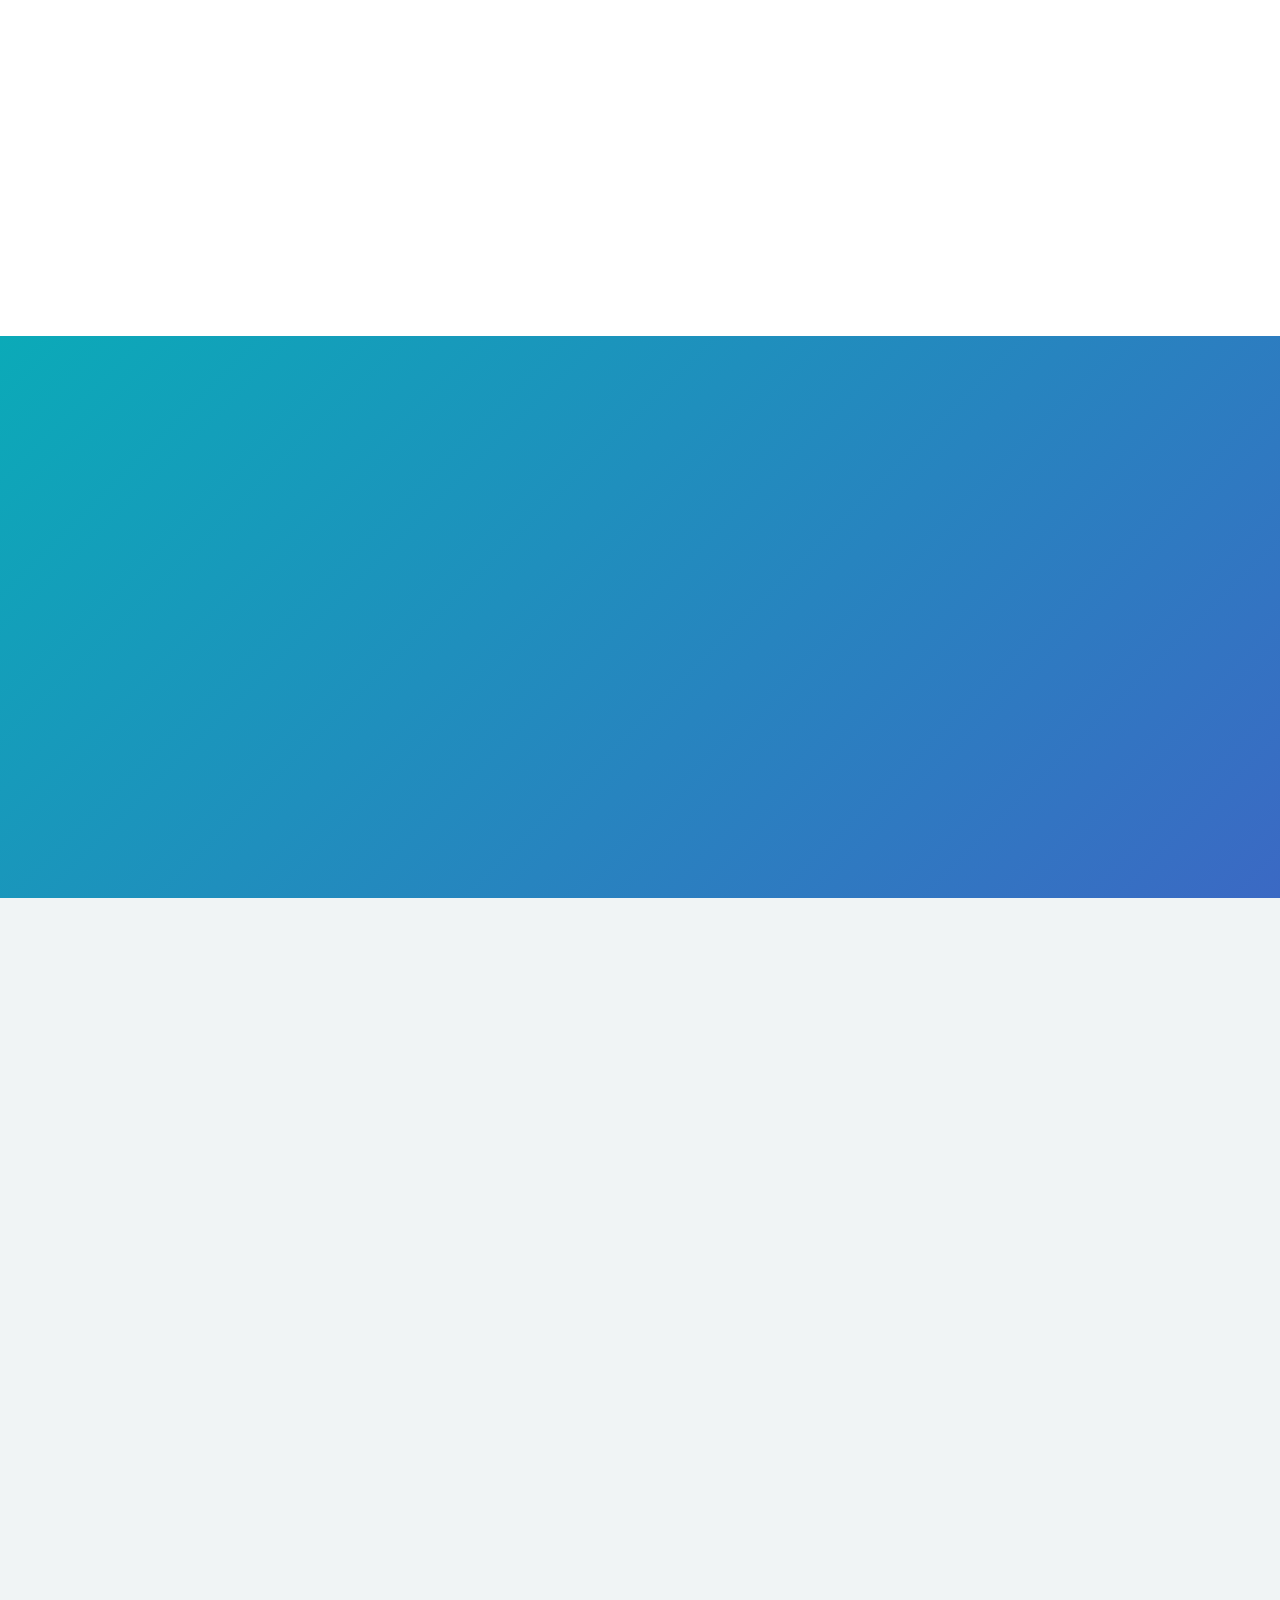
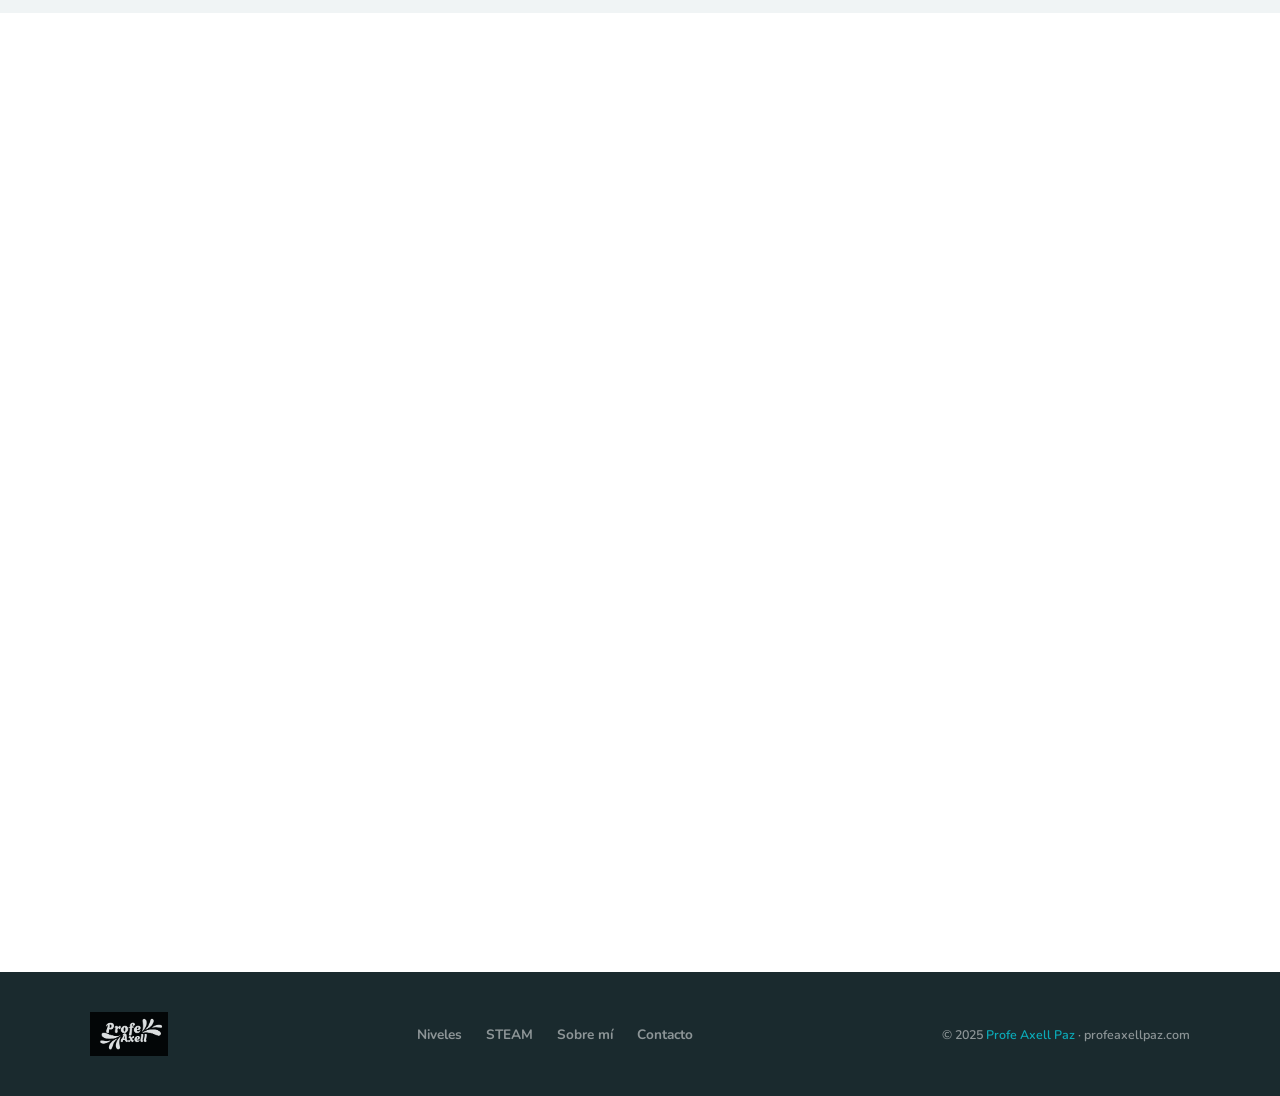
==== commit 196520a3: "Enhance contact form with success and error messages Added success and error message handling to the" ====
--- a/index.html
+++ b/index.html
@@ -373,23 +373,55 @@
         </div>
         <div class="contact-form-card reveal reveal-delay-1">
           <h3 style="font-family:'Paytone One',sans-serif; font-size:1.3rem; margin-bottom:1.5rem;">Envíame un mensaje</h3>
-          <div class="form-row">
-            <div class="form-group"><label>Nombre</label><input type="text" placeholder="Tu nombre"/></div>
-            <div class="form-group"><label>Correo</label><input type="email" placeholder="tu@correo.com"/></div>
-          </div>
-          <div class="form-group">
-            <label>Nivel educativo</label>
-            <select>
-              <option value="">Selecciona un nivel...</option>
-              <option>Educación Primaria</option>
-              <option>Educación Secundaria</option>
-              <option>Educación Universitaria</option>
-              <option>Otro</option>
-            </select>
-          </div>
-          <div class="form-group"><label>Asunto</label><input type="text" placeholder="¿En qué te puedo ayudar?"/></div>
-          <div class="form-group"><label>Mensaje</label><textarea placeholder="Escribe tu mensaje aquí..."></textarea></div>
-          <button class="btn btn-teal" style="width:100%; display:flex; justify-content:center; font-size:1rem;">Enviar mensaje ✉️</button>
+
+          <!-- MENSAJE DE ÉXITO -->
+          <div id="form-success" style="display:none; text-align:center; padding:2rem 1rem;">
+            <div style="font-size:3rem; margin-bottom:1rem;">🎉</div>
+            <h4 style="font-family:'Paytone One',sans-serif; font-size:1.2rem; color:var(--teal); margin-bottom:0.75rem;">¡Mensaje enviado!</h4>
+            <p style="color:var(--text-muted); font-size:0.9rem; line-height:1.6;">Tu mensaje llegó a <strong><a href="/cdn-cgi/l/email-protection" class="__cf_email__" data-cfemail="9de9e8e9f2eff4fceeddedeff2fbf8fce5f8f1f1edfce7b3fef2f0">[email&#160;protected]</a></strong>.<br/>Te responderé lo antes posible. 😊</p>
+            <button onclick="resetForm()" class="btn btn-outline" style="margin-top:1.5rem; font-size:0.85rem;">Enviar otro mensaje</button>
+          </div>
+
+          <!-- MENSAJE DE ERROR -->
+          <div id="form-error" style="display:none; background:rgba(232,74,26,0.08); border:1.5px solid rgba(232,74,26,0.3); border-radius:14px; padding:1rem 1.25rem; margin-bottom:1rem;">
+            <p style="color:var(--orange); font-weight:700; font-size:0.85rem;">⚠️ Hubo un problema al enviar. Intenta de nuevo o escríbeme a <a href="/cdn-cgi/l/email-protection#ccb8b9b8a3bea5adbf8cbcbea3aaa9adb4a9a0a0bcadb6e2afa3a1" style="color:var(--orange);"><span class="__cf_email__" data-cfemail="e29697968d908b8391a292908d8487839a878e8e928398cc818d8f">[email&#160;protected]</span></a></p>
+          </div>
+
+          <!-- FORMULARIO -->
+          <form id="contact-form">
+            <div class="form-row">
+              <div class="form-group">
+                <label>Nombre *</label>
+                <input type="text" name="nombre" placeholder="Tu nombre" required/>
+              </div>
+              <div class="form-group">
+                <label>Correo *</label>
+                <input type="email" name="email" placeholder="tu@correo.com" required/>
+              </div>
+            </div>
+            <div class="form-group">
+              <label>Nivel educativo</label>
+              <select name="nivel">
+                <option value="">Selecciona un nivel...</option>
+                <option>Educación Primaria</option>
+                <option>Educación Secundaria</option>
+                <option>Educación Universitaria</option>
+                <option>Otro</option>
+              </select>
+            </div>
+            <div class="form-group">
+              <label>Asunto *</label>
+              <input type="text" name="asunto" placeholder="¿En qué te puedo ayudar?" required/>
+            </div>
+            <div class="form-group">
+              <label>Mensaje *</label>
+              <textarea name="mensaje" placeholder="Escribe tu mensaje aquí..." required></textarea>
+            </div>
+            <button id="submit-btn" type="submit" class="btn btn-teal" style="width:100%; display:flex; justify-content:center; align-items:center; gap:0.5rem; font-size:1rem;">
+              <span id="btn-text">Enviar mensaje ✉️</span>
+              <span id="btn-loader" style="display:none;">⏳ Enviando...</span>
+            </button>
+          </form>
         </div>
       </div>
     </div>
@@ -409,11 +441,44 @@
     </div>
   </footer>
 
-  <script>
+  <script data-cfasync="false" src="/cdn-cgi/scripts/5c5dd728/cloudflare-static/email-decode.min.js"></script><script>
+    // Scroll reveal
     const observer = new IntersectionObserver((entries) => {
       entries.forEach(e => { if (e.isIntersecting) { e.target.classList.add('visible'); observer.unobserve(e.target); } });
     }, { threshold: 0.12 });
     document.querySelectorAll('.reveal').forEach(el => observer.observe(el));
-  </script>
-</body>
-</html>
+
+    // Formulario Formspree
+    // REEMPLAZA 'TU_ID_AQUI' con tu codigo de Formspree (ej: xyzabcde)
+    const FORMSPREE_ID = 'xzdjoljv';
+
+    const form       = document.getElementById('contact-form');
+    const successBox = document.getElementById('form-success');
+    const errorBox   = document.getElementById('form-error');
+    const submitBtn  = document.getElementById('submit-btn');
+    const btnText    = document.getElementById('btn-text');
+    const btnLoader  = document.getElementById('btn-loader');
+
+    form.addEventListener('submit', async (e) => {
+      e.preventDefault();
+      errorBox.style.display = 'none';
+      btnText.style.display   = 'none';
+      btnLoader.style.display = 'inline';
+      submitBtn.disabled      = true;
+
+      try {
+        const res = await fetch('https://formspree.io/f/' + FORMSPREE_ID, {
+          method: 'POST',
+          body: new FormData(form),
+          headers: { 'Accept': 'application/json' }
+        });
+        if (res.ok) {
+          form.style.display       = 'none';
+          successBox.style.display = 'block';
+        } else {
+          throw new Error('Error');
+        }
+      } catch (err) {
+        errorBox.style.display  = 'block';
+        btnText.style.display   = 'inline';
+        btnLoader.style.display = 'none';
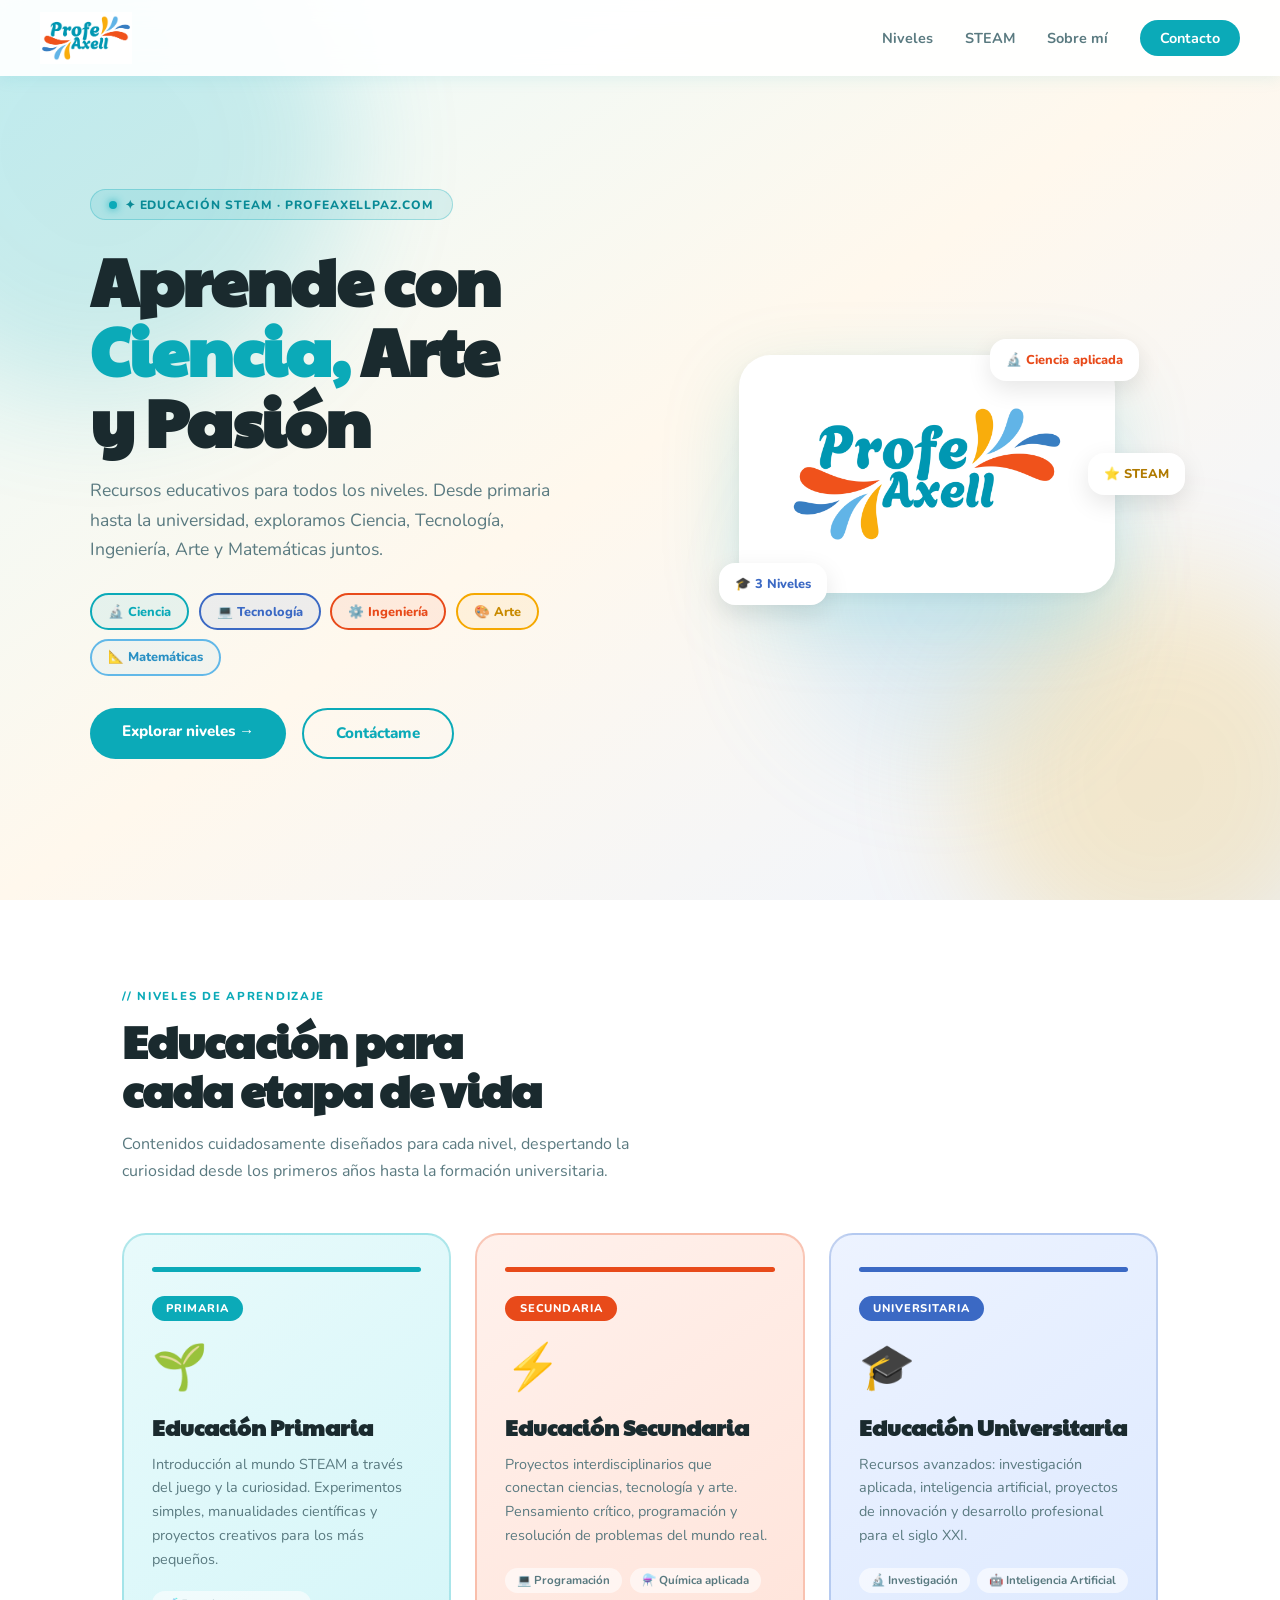
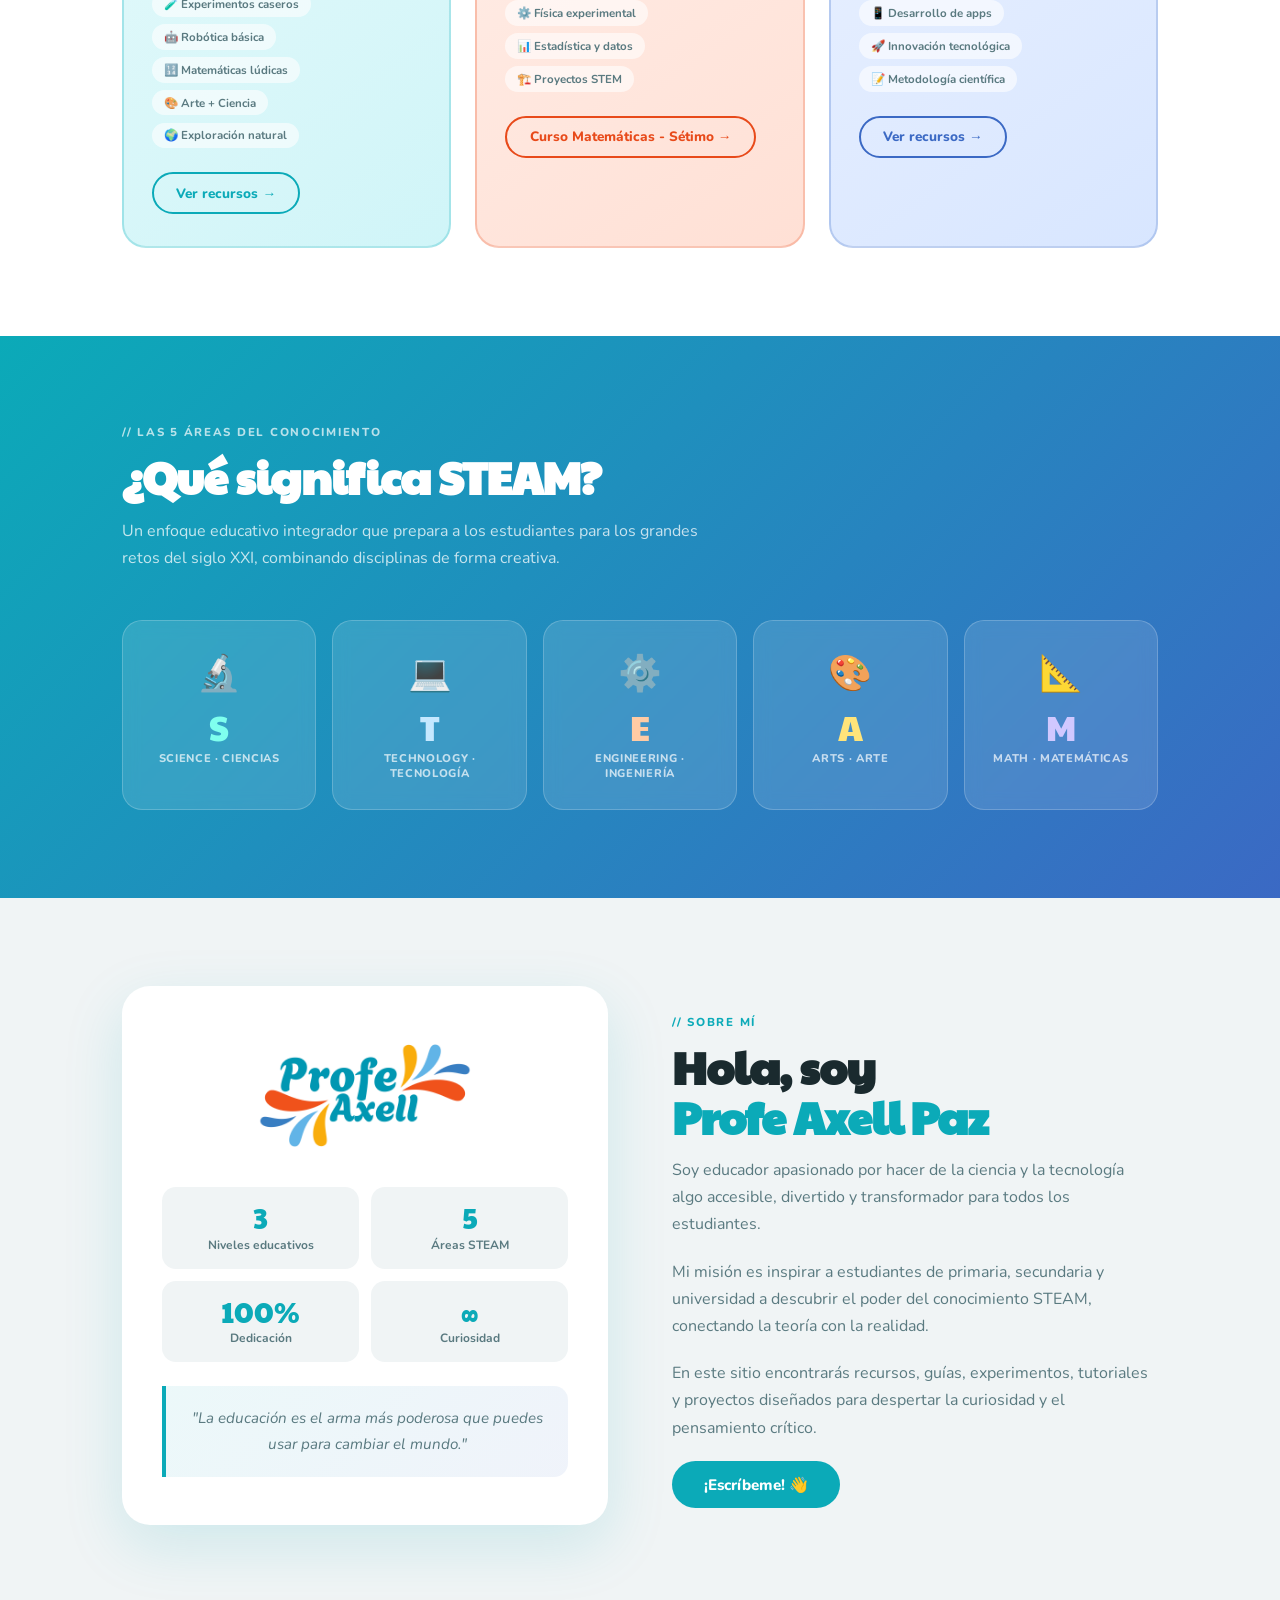
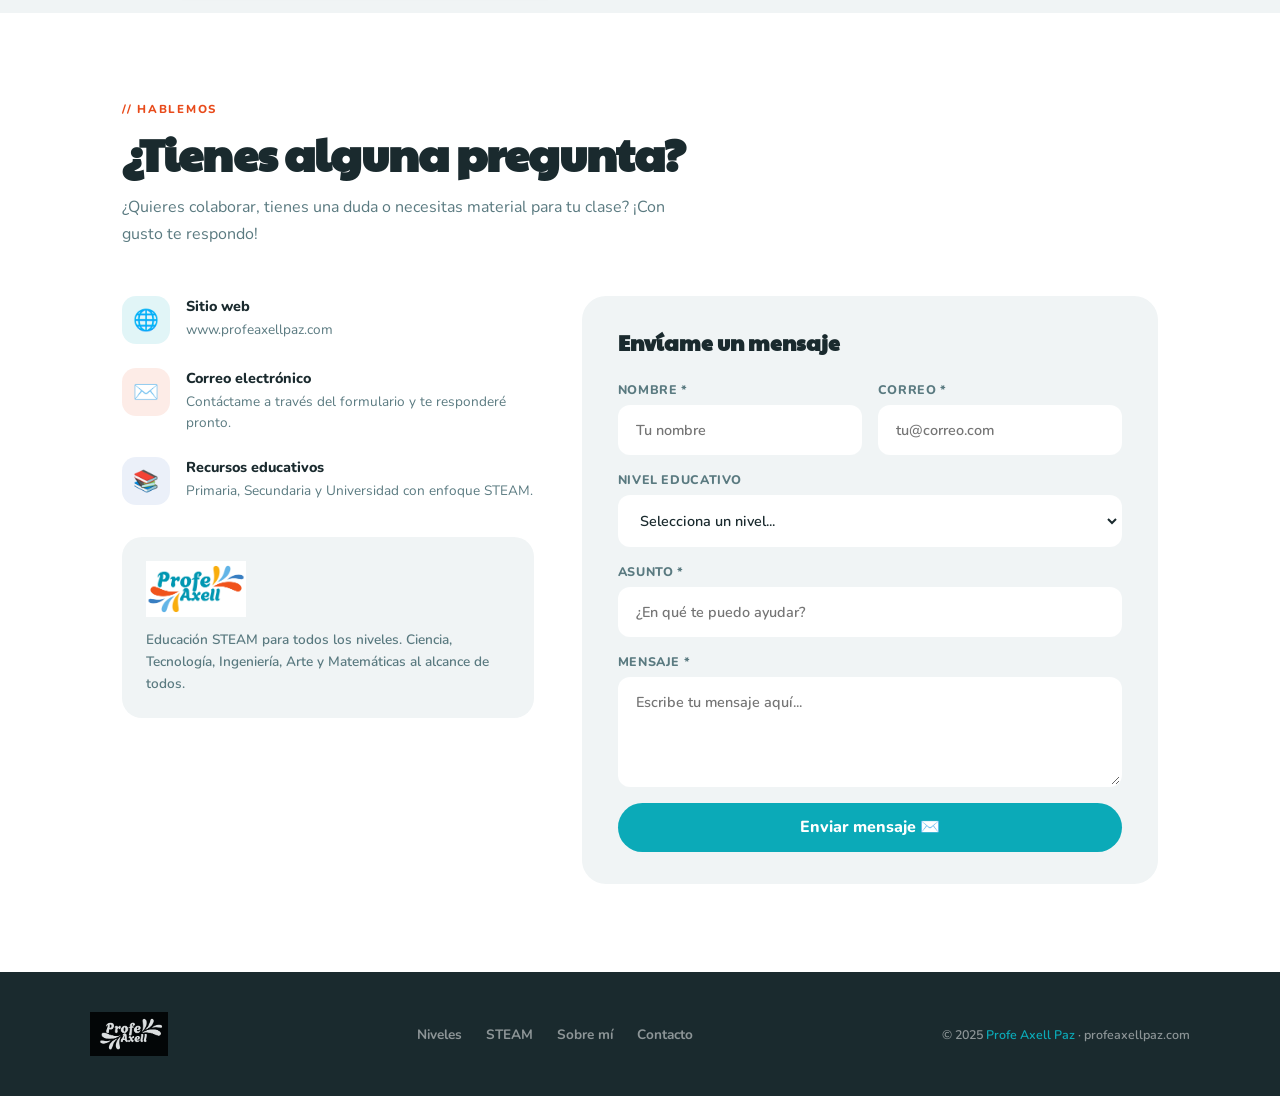
==== commit 0781af08: "Update index.html" ====
--- a/index.html
+++ b/index.html
@@ -253,6 +253,7 @@
       <h2 class="section-title reveal">Educación para<br/>cada etapa de vida</h2>
       <p class="section-desc reveal">Contenidos cuidadosamente diseñados para cada nivel, despertando la curiosidad desde los primeros años hasta la formación universitaria.</p>
       <div class="niveles-grid">
+
         <div class="nivel-card card-primaria reveal reveal-delay-1">
           <div class="card-accent"></div>
           <span class="card-tag">Primaria</span>
@@ -268,6 +269,8 @@
           </ul>
           <a href="#" class="card-btn">Ver recursos →</a>
         </div>
+
+        <!-- CAMBIO AQUI: BOTON DEL CURSO -->
         <div class="nivel-card card-secundaria reveal reveal-delay-2">
           <div class="card-accent"></div>
           <span class="card-tag">Secundaria</span>
@@ -281,8 +284,12 @@
             <li>📊 Estadística y datos</li>
             <li>🏗️ Proyectos STEM</li>
           </ul>
-          <a href="#" class="card-btn">Ver recursos →</a>
-        </div>
+
+          <a href="cursos/Matematica-Setimo/" class="card-btn">
+            Curso Matemáticas - Sétimo →
+          </a>
+        </div>
+
         <div class="nivel-card card-universitaria reveal reveal-delay-3">
           <div class="card-accent"></div>
           <span class="card-tag">Universitaria</span>
@@ -298,6 +305,7 @@
           </ul>
           <a href="#" class="card-btn">Ver recursos →</a>
         </div>
+
       </div>
     </div>
   </section>
@@ -374,20 +382,17 @@
         <div class="contact-form-card reveal reveal-delay-1">
           <h3 style="font-family:'Paytone One',sans-serif; font-size:1.3rem; margin-bottom:1.5rem;">Envíame un mensaje</h3>
 
-          <!-- MENSAJE DE ÉXITO -->
           <div id="form-success" style="display:none; text-align:center; padding:2rem 1rem;">
             <div style="font-size:3rem; margin-bottom:1rem;">🎉</div>
             <h4 style="font-family:'Paytone One',sans-serif; font-size:1.2rem; color:var(--teal); margin-bottom:0.75rem;">¡Mensaje enviado!</h4>
-            <p style="color:var(--text-muted); font-size:0.9rem; line-height:1.6;">Tu mensaje llegó a <strong><a href="/cdn-cgi/l/email-protection" class="__cf_email__" data-cfemail="9de9e8e9f2eff4fceeddedeff2fbf8fce5f8f1f1edfce7b3fef2f0">[email&#160;protected]</a></strong>.<br/>Te responderé lo antes posible. 😊</p>
+            <p style="color:var(--text-muted); font-size:0.9rem; line-height:1.6;">Tu mensaje fue enviado correctamente.</p>
             <button onclick="resetForm()" class="btn btn-outline" style="margin-top:1.5rem; font-size:0.85rem;">Enviar otro mensaje</button>
           </div>
 
-          <!-- MENSAJE DE ERROR -->
           <div id="form-error" style="display:none; background:rgba(232,74,26,0.08); border:1.5px solid rgba(232,74,26,0.3); border-radius:14px; padding:1rem 1.25rem; margin-bottom:1rem;">
-            <p style="color:var(--orange); font-weight:700; font-size:0.85rem;">⚠️ Hubo un problema al enviar. Intenta de nuevo o escríbeme a <a href="/cdn-cgi/l/email-protection#ccb8b9b8a3bea5adbf8cbcbea3aaa9adb4a9a0a0bcadb6e2afa3a1" style="color:var(--orange);"><span class="__cf_email__" data-cfemail="e29697968d908b8391a292908d8487839a878e8e928398cc818d8f">[email&#160;protected]</span></a></p>
-          </div>
-
-          <!-- FORMULARIO -->
+            <p style="color:var(--orange); font-weight:700; font-size:0.85rem;">⚠️ Hubo un problema al enviar. Intenta de nuevo.</p>
+          </div>
+
           <form id="contact-form">
             <div class="form-row">
               <div class="form-group">
@@ -427,7 +432,6 @@
     </div>
   </section>
 
-  <!-- FOOTER -->
   <footer>
     <div class="footer-inner">
       <img src="logo-white.png" alt="Profe Axell" style="height:44px; opacity:0.85;"/>
@@ -441,44 +445,12 @@
     </div>
   </footer>
 
-  <script data-cfasync="false" src="/cdn-cgi/scripts/5c5dd728/cloudflare-static/email-decode.min.js"></script><script>
-    // Scroll reveal
+  <script>
     const observer = new IntersectionObserver((entries) => {
       entries.forEach(e => { if (e.isIntersecting) { e.target.classList.add('visible'); observer.unobserve(e.target); } });
     }, { threshold: 0.12 });
     document.querySelectorAll('.reveal').forEach(el => observer.observe(el));
-
-    // Formulario Formspree
-    // REEMPLAZA 'TU_ID_AQUI' con tu codigo de Formspree (ej: xyzabcde)
-    const FORMSPREE_ID = 'xzdjoljv';
-
-    const form       = document.getElementById('contact-form');
-    const successBox = document.getElementById('form-success');
-    const errorBox   = document.getElementById('form-error');
-    const submitBtn  = document.getElementById('submit-btn');
-    const btnText    = document.getElementById('btn-text');
-    const btnLoader  = document.getElementById('btn-loader');
-
-    form.addEventListener('submit', async (e) => {
-      e.preventDefault();
-      errorBox.style.display = 'none';
-      btnText.style.display   = 'none';
-      btnLoader.style.display = 'inline';
-      submitBtn.disabled      = true;
-
-      try {
-        const res = await fetch('https://formspree.io/f/' + FORMSPREE_ID, {
-          method: 'POST',
-          body: new FormData(form),
-          headers: { 'Accept': 'application/json' }
-        });
-        if (res.ok) {
-          form.style.display       = 'none';
-          successBox.style.display = 'block';
-        } else {
-          throw new Error('Error');
-        }
-      } catch (err) {
-        errorBox.style.display  = 'block';
-        btnText.style.display   = 'inline';
-        btnLoader.style.display = 'none';
+  </script>
+
+</body>
+</html>
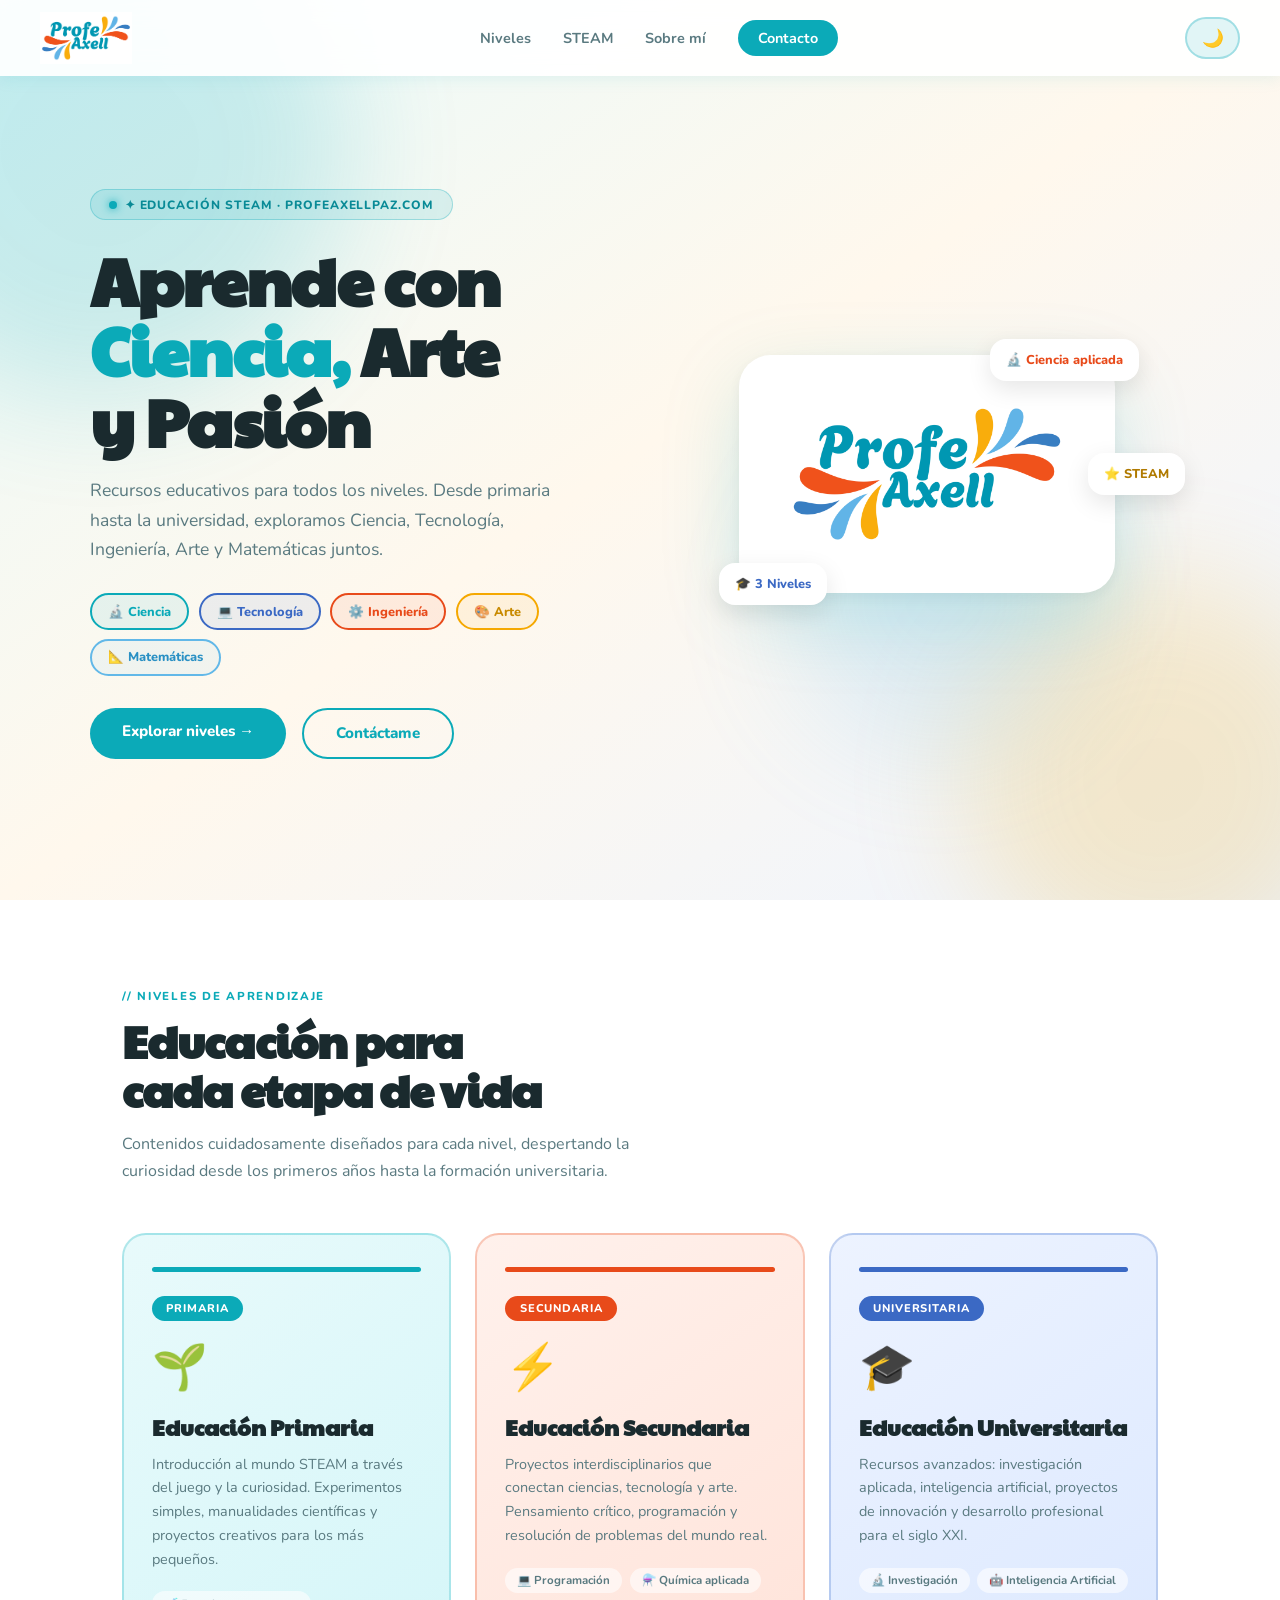
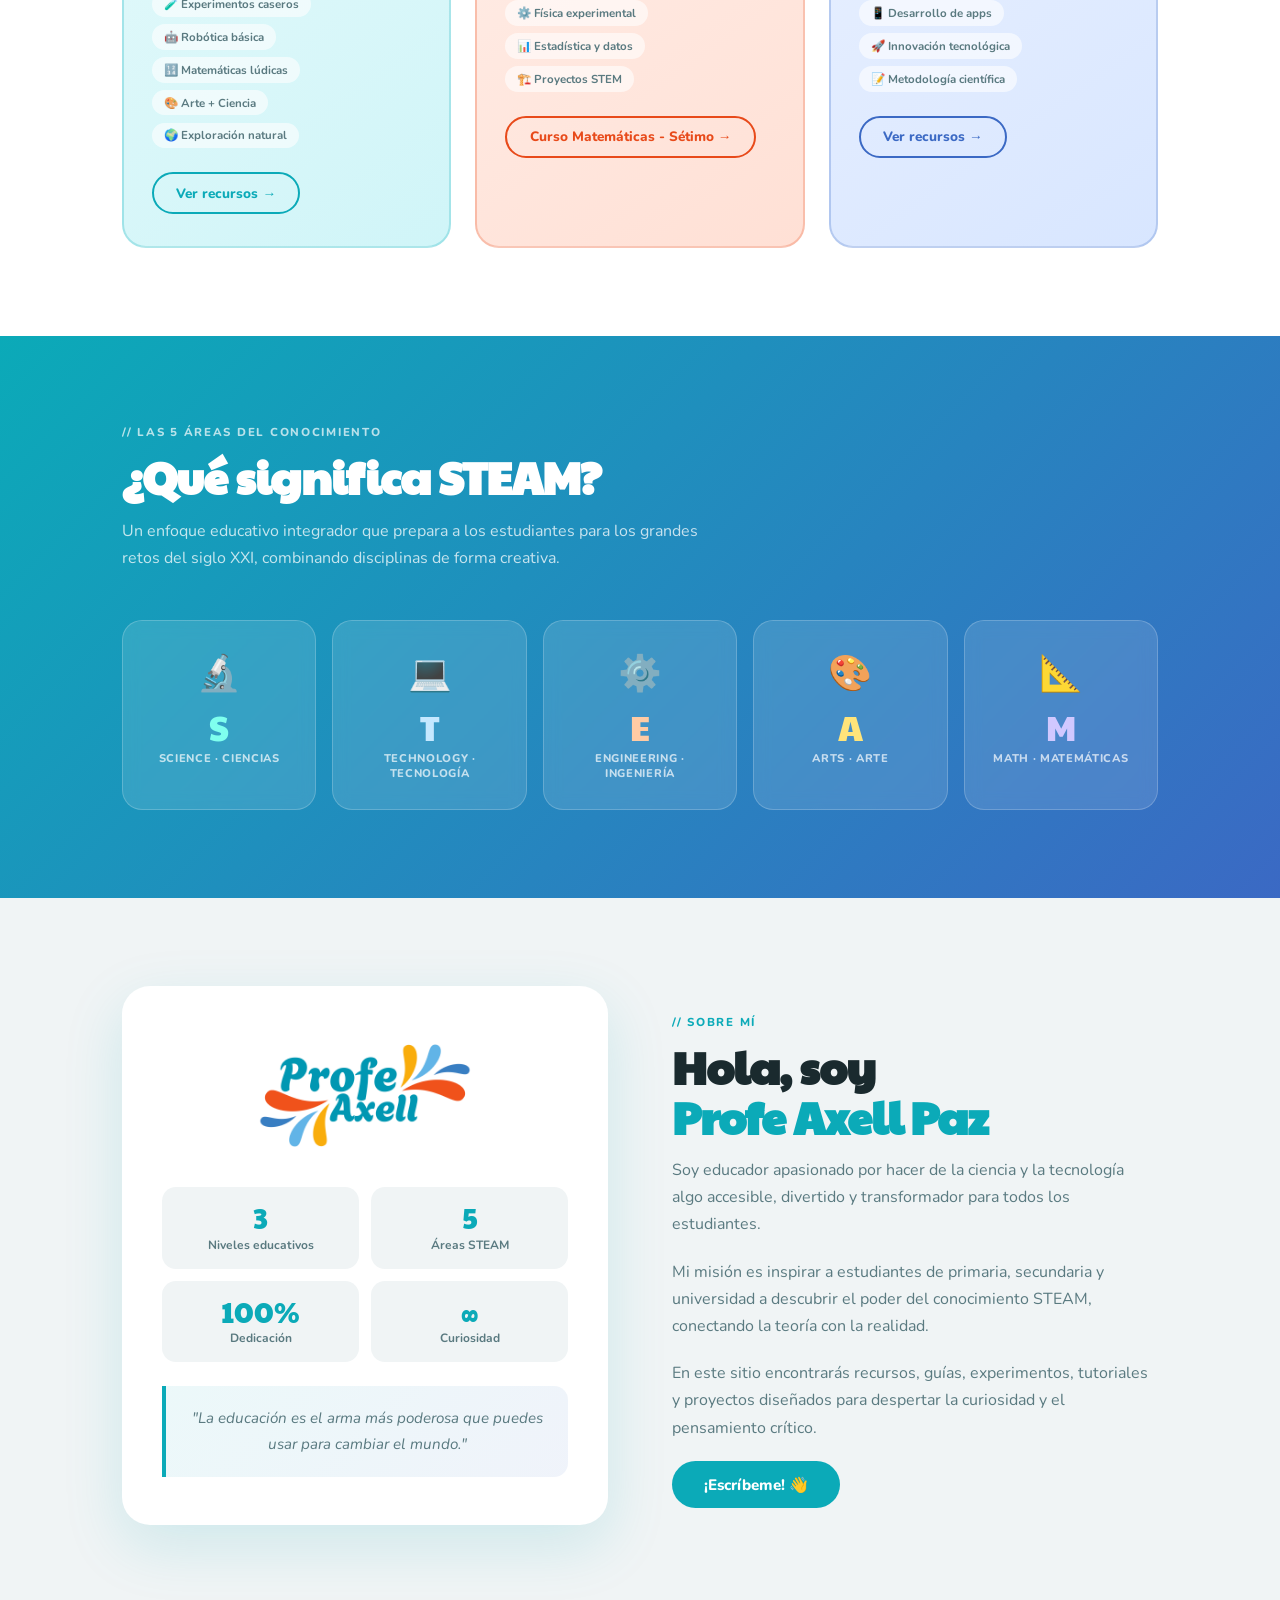
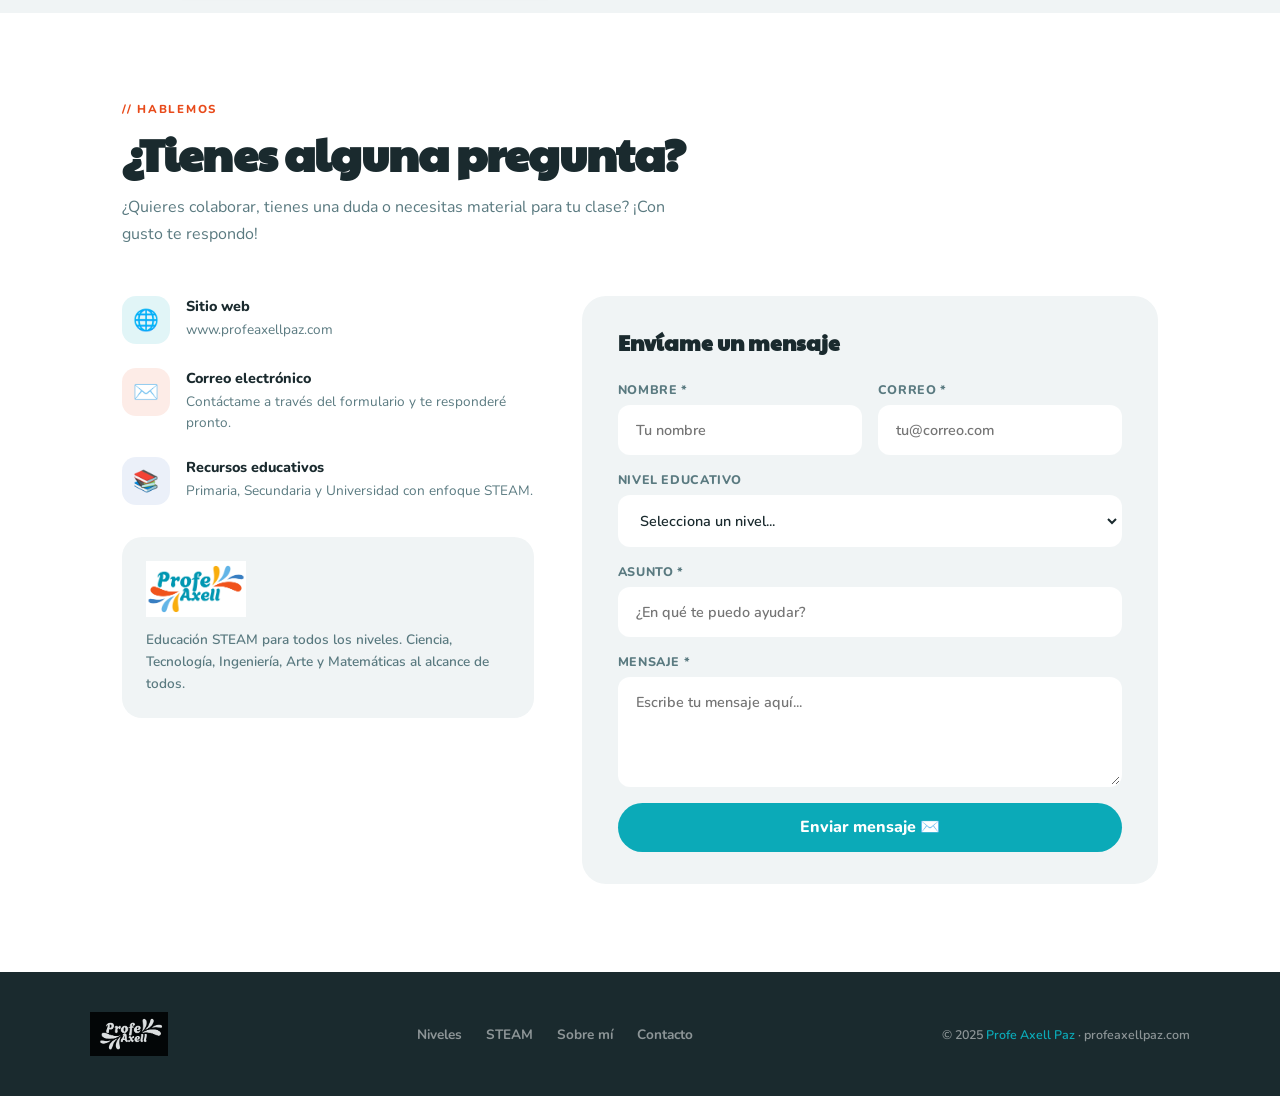
==== commit 5ddd3672: "Update index.html" ====
--- a/index.html
+++ b/index.html
@@ -39,6 +39,24 @@
     .nav-links a:hover { color: var(--teal); }
     .nav-cta { background: var(--teal); color: #fff !important; padding: 0.5rem 1.25rem; border-radius: 999px; transition: background 0.2s, transform 0.2s !important; }
     .nav-cta:hover { background: var(--teal-dark) !important; transform: translateY(-1px); }
+
+    /* BOTON MODO OSCURO */
+    .dark-btn{
+      border: none;
+      background: rgba(11,170,184,0.12);
+      border: 2px solid rgba(11,170,184,0.3);
+      color: var(--teal-dark);
+      font-size: 1.1rem;
+      font-weight: 900;
+      cursor: pointer;
+      border-radius: 999px;
+      padding: 0.55rem 0.9rem;
+      transition: transform 0.2s, background 0.2s;
+    }
+    .dark-btn:hover{
+      transform: translateY(-2px);
+      background: rgba(11,170,184,0.18);
+    }
 
     /* HERO */
     .hero {
@@ -191,10 +209,50 @@
       .about-grid       { grid-template-columns: 1fr; }
       .contact-wrap     { grid-template-columns: 1fr; }
       nav .nav-links    { display: none; }
+      nav { justify-content: space-between; }
     }
     @media (max-width: 480px) {
       .steam-grid { grid-template-columns: repeat(2, 1fr); }
       .form-row   { grid-template-columns: 1fr; }
+    }
+
+    /* MODO OSCURO */
+    body.dark-mode{
+      --bg:         #0f171a;
+      --white:      #121c20;
+      --gray:       #162226;
+      --text:       #e8f6f7;
+      --text-muted: #9ac6cc;
+    }
+    body.dark-mode nav{
+      background: rgba(15,23,26,0.92);
+    }
+    body.dark-mode .logo-card,
+    body.dark-mode .about-logo-card{
+      background: #121c20;
+    }
+    body.dark-mode footer{
+      background: #0a1012;
+    }
+    body.dark-mode .card-topics li{
+      background: rgba(255,255,255,0.08);
+      color: var(--text-muted);
+    }
+    body.dark-mode .contact-form-card{
+      background: #121c20;
+    }
+    body.dark-mode .form-group input,
+    body.dark-mode .form-group select,
+    body.dark-mode .form-group textarea{
+      background: #0f171a;
+      border-color: rgba(255,255,255,0.08);
+      color: var(--text);
+    }
+    body.dark-mode .form-group input:focus,
+    body.dark-mode .form-group select:focus,
+    body.dark-mode .form-group textarea:focus{
+      border-color: var(--teal);
+      box-shadow: 0 0 0 3px rgba(11,170,184,0.25);
     }
   </style>
 </head>
@@ -205,12 +263,15 @@
     <a class="nav-logo" href="#">
       <img src="logo-color.png" alt="Profe Axell"/>
     </a>
+
     <ul class="nav-links">
       <li><a href="#niveles">Niveles</a></li>
       <li><a href="#steam">STEAM</a></li>
       <li><a href="#sobre">Sobre mí</a></li>
       <li><a href="#contacto" class="nav-cta">Contacto</a></li>
     </ul>
+
+    <button id="darkModeBtn" class="dark-btn" aria-label="Activar modo oscuro">🌙</button>
   </nav>
 
   <!-- HERO -->
@@ -270,13 +331,15 @@
           <a href="#" class="card-btn">Ver recursos →</a>
         </div>
 
-        <!-- CAMBIO AQUI: BOTON DEL CURSO -->
         <div class="nivel-card card-secundaria reveal reveal-delay-2">
           <div class="card-accent"></div>
           <span class="card-tag">Secundaria</span>
           <span class="card-icon">⚡</span>
           <h3 class="card-title">Educación Secundaria</h3>
-          <p class="card-desc">Proyectos interdisciplinarios que conectan ciencias, tecnología y arte. Pensamiento crítico, programación y resolución de problemas del mundo real.</p>
+          <p class="card-desc">
+            Proyectos interdisciplinarios que conectan ciencias, tecnología y arte.
+            Pensamiento crítico, programación y resolución de problemas del mundo real.
+          </p>
           <ul class="card-topics">
             <li>💻 Programación</li>
             <li>⚗️ Química aplicada</li>
@@ -379,13 +442,16 @@
             <p style="font-size:0.85rem; color:var(--text-muted); font-weight:600; line-height:1.6;">Educación STEAM para todos los niveles. Ciencia, Tecnología, Ingeniería, Arte y Matemáticas al alcance de todos.</p>
           </div>
         </div>
+
         <div class="contact-form-card reveal reveal-delay-1">
           <h3 style="font-family:'Paytone One',sans-serif; font-size:1.3rem; margin-bottom:1.5rem;">Envíame un mensaje</h3>
 
           <div id="form-success" style="display:none; text-align:center; padding:2rem 1rem;">
             <div style="font-size:3rem; margin-bottom:1rem;">🎉</div>
             <h4 style="font-family:'Paytone One',sans-serif; font-size:1.2rem; color:var(--teal); margin-bottom:0.75rem;">¡Mensaje enviado!</h4>
-            <p style="color:var(--text-muted); font-size:0.9rem; line-height:1.6;">Tu mensaje fue enviado correctamente.</p>
+            <p style="color:var(--text-muted); font-size:0.9rem; line-height:1.6;">
+              Tu mensaje llegó correctamente.<br/>Te responderé lo antes posible. 😊
+            </p>
             <button onclick="resetForm()" class="btn btn-outline" style="margin-top:1.5rem; font-size:0.85rem;">Enviar otro mensaje</button>
           </div>
 
@@ -432,6 +498,7 @@
     </div>
   </section>
 
+  <!-- FOOTER -->
   <footer>
     <div class="footer-inner">
       <img src="logo-white.png" alt="Profe Axell" style="height:44px; opacity:0.85;"/>
@@ -446,10 +513,92 @@
   </footer>
 
   <script>
+    // Scroll reveal
     const observer = new IntersectionObserver((entries) => {
-      entries.forEach(e => { if (e.isIntersecting) { e.target.classList.add('visible'); observer.unobserve(e.target); } });
+      entries.forEach(e => { 
+        if (e.isIntersecting) { 
+          e.target.classList.add('visible'); 
+          observer.unobserve(e.target); 
+        } 
+      });
     }, { threshold: 0.12 });
+
     document.querySelectorAll('.reveal').forEach(el => observer.observe(el));
+
+    // Formulario Formspree
+    const FORMSPREE_ID = 'xzdjoljv';
+
+    const form       = document.getElementById('contact-form');
+    const successBox = document.getElementById('form-success');
+    const errorBox   = document.getElementById('form-error');
+    const submitBtn  = document.getElementById('submit-btn');
+    const btnText    = document.getElementById('btn-text');
+    const btnLoader  = document.getElementById('btn-loader');
+
+    form.addEventListener('submit', async (e) => {
+      e.preventDefault();
+      errorBox.style.display = 'none';
+      btnText.style.display   = 'none';
+      btnLoader.style.display = 'inline';
+      submitBtn.disabled      = true;
+
+      try {
+        const res = await fetch('https://formspree.io/f/' + FORMSPREE_ID, {
+          method: 'POST',
+          body: new FormData(form),
+          headers: { 'Accept': 'application/json' }
+        });
+
+        if (res.ok) {
+          form.style.display       = 'none';
+          successBox.style.display = 'block';
+        } else {
+          throw new Error('Error');
+        }
+      } catch (err) {
+        errorBox.style.display  = 'block';
+        btnText.style.display   = 'inline';
+        btnLoader.style.display = 'none';
+        submitBtn.disabled      = false;
+      }
+    });
+
+    function resetForm(){
+      form.reset();
+      form.style.display = 'block';
+      successBox.style.display = 'none';
+      errorBox.style.display = 'none';
+      btnText.style.display = 'inline';
+      btnLoader.style.display = 'none';
+      submitBtn.disabled = false;
+    }
+
+    // MODO OSCURO
+    const darkBtn = document.getElementById("darkModeBtn");
+
+    function enableDarkMode(){
+      document.body.classList.add("dark-mode");
+      localStorage.setItem("darkMode", "enabled");
+      darkBtn.textContent = "☀️";
+    }
+
+    function disableDarkMode(){
+      document.body.classList.remove("dark-mode");
+      localStorage.setItem("darkMode", "disabled");
+      darkBtn.textContent = "🌙";
+    }
+
+    if(localStorage.getItem("darkMode") === "enabled"){
+      enableDarkMode();
+    }
+
+    darkBtn.addEventListener("click", () => {
+      if(document.body.classList.contains("dark-mode")){
+        disableDarkMode();
+      } else {
+        enableDarkMode();
+      }
+    });
   </script>
 
 </body>
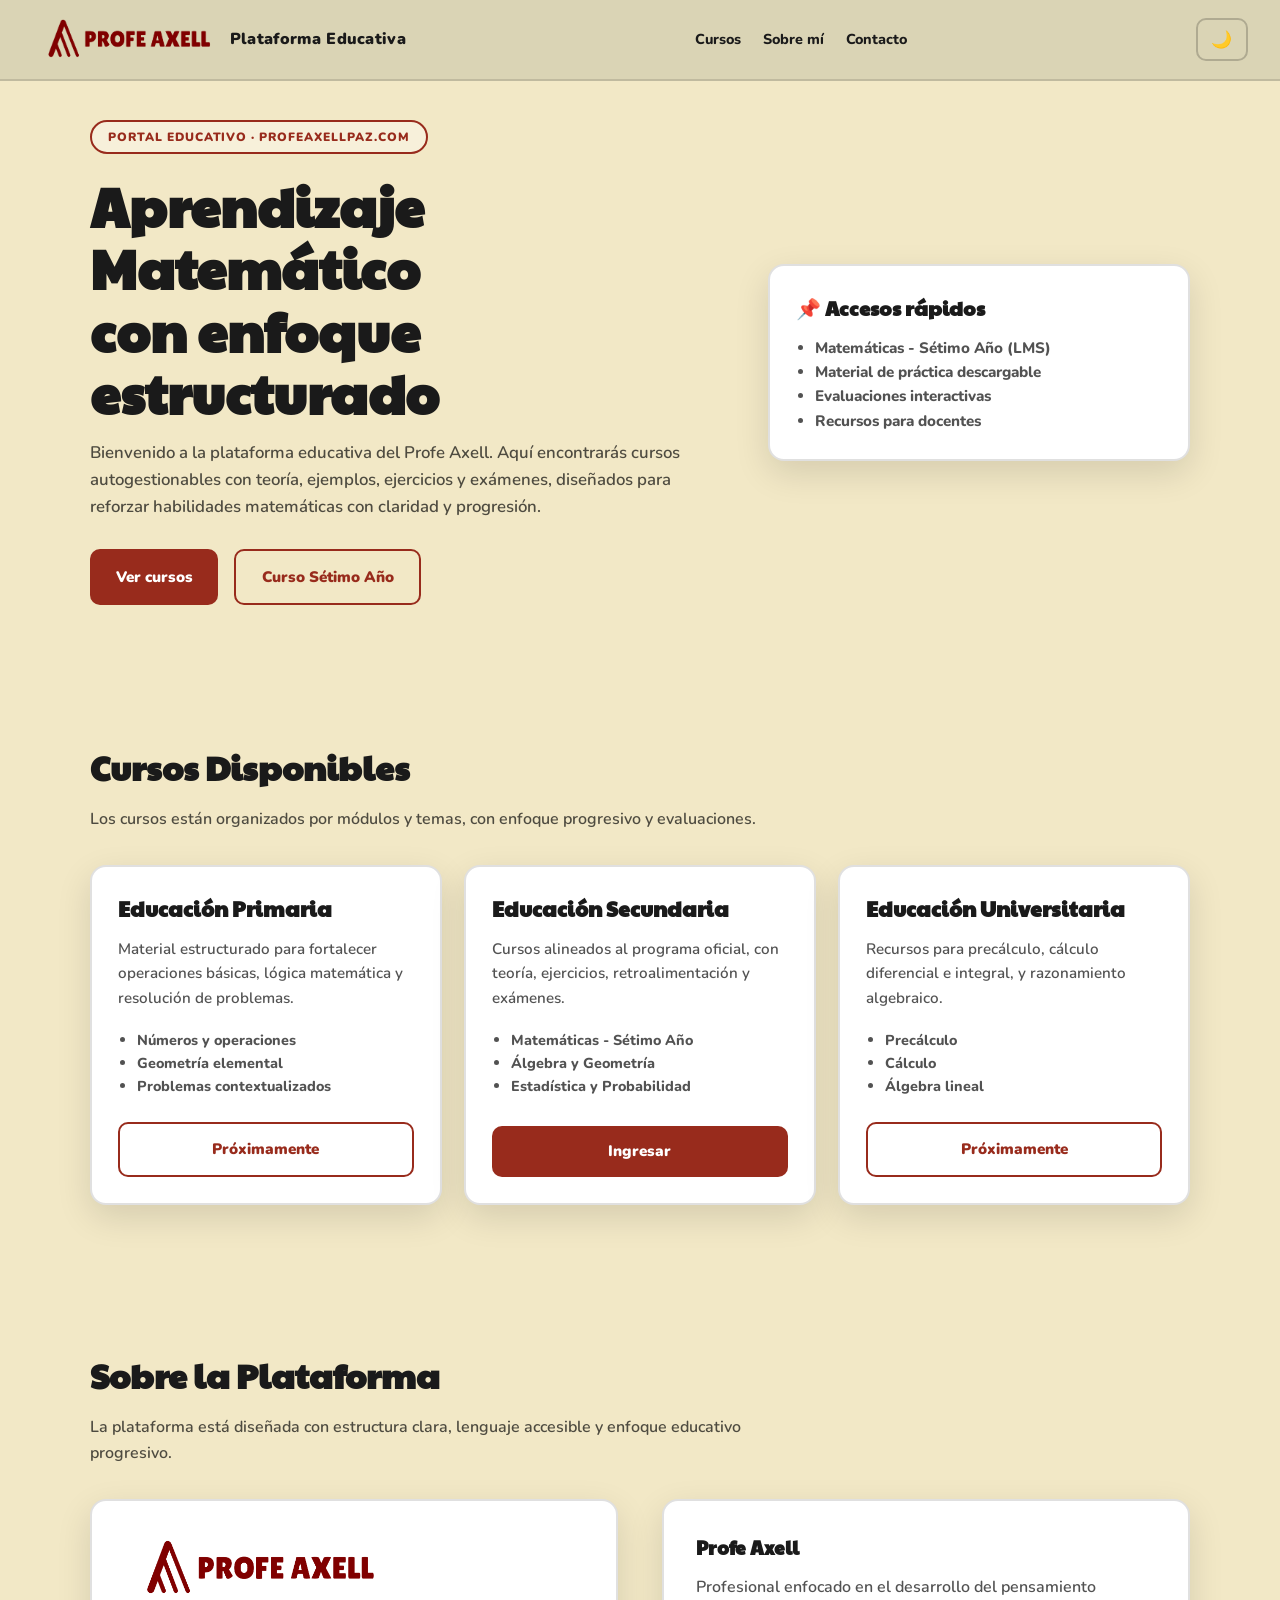
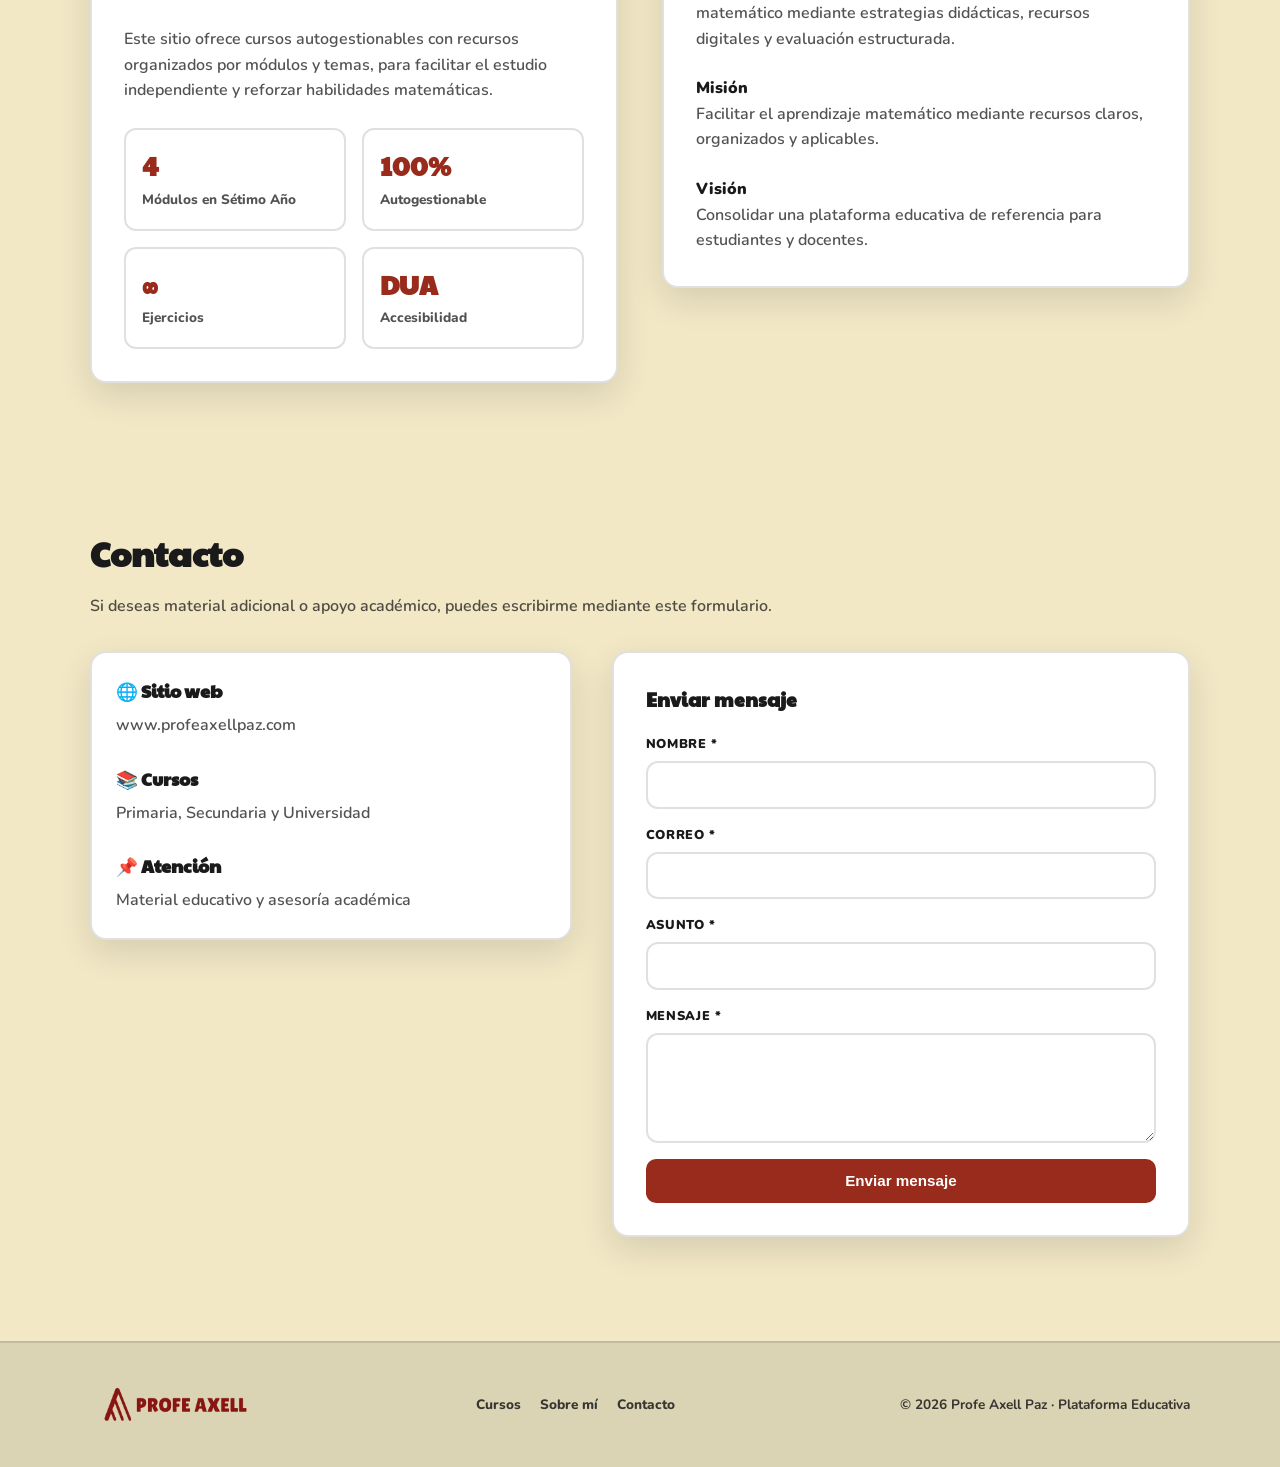
==== commit 94b1f13d: "Update print statement from 'Hello' to 'Goodbye'" ====
--- a/index.html
+++ b/index.html
@@ -3,577 +3,789 @@
 <head>
   <meta charset="UTF-8"/>
   <meta name="viewport" content="width=device-width, initial-scale=1.0"/>
-  <title>Profe Axell | Educación STEAM</title>
-  <link href="https://fonts.googleapis.com/css2?family=Nunito:ital,wght@0,400;0,600;0,700;0,800;0,900;1,400&family=Paytone+One&display=swap" rel="stylesheet"/>
+  <title>Profe Axell Paz | Plataforma Educativa</title>
+
+  <link href="https://fonts.googleapis.com/css2?family=Nunito:wght@400;600;700;800;900&family=Paytone+One&display=swap" rel="stylesheet"/>
+
   <style>
-    :root {
-      --teal:       #0BAAB8;
-      --teal-dark:  #098a96;
-      --orange:     #E84A1A;
-      --yellow:     #F5A800;
-      --blue-light: #62B8E8;
-      --blue-mid:   #3B69C4;
-      --white:      #ffffff;
-      --bg:         #f7fefe;
-      --gray:       #f0f4f5;
-      --text:       #1a2a2e;
-      --text-muted: #5a7a80;
-    }
-    *, *::before, *::after { box-sizing: border-box; margin: 0; padding: 0; }
-    html { scroll-behavior: smooth; }
-    body { font-family: 'Nunito', sans-serif; background: var(--bg); color: var(--text); overflow-x: hidden; }
-
-    .blob { position: absolute; border-radius: 50%; filter: blur(60px); opacity: 0.18; pointer-events: none; }
-
-    /* NAV */
-    nav {
-      position: fixed; top: 0; left: 0; right: 0; z-index: 200;
-      display: flex; align-items: center; justify-content: space-between;
-      padding: 0.75rem 2.5rem;
-      background: rgba(255,255,255,0.92); backdrop-filter: blur(12px);
-      box-shadow: 0 2px 16px rgba(11,170,184,0.10);
-    }
-    .nav-logo img { height: 52px; display: block; }
-    .nav-links { display: flex; gap: 2rem; list-style: none; }
-    .nav-links a { color: var(--text-muted); text-decoration: none; font-weight: 700; font-size: 0.9rem; transition: color 0.2s; }
-    .nav-links a:hover { color: var(--teal); }
-    .nav-cta { background: var(--teal); color: #fff !important; padding: 0.5rem 1.25rem; border-radius: 999px; transition: background 0.2s, transform 0.2s !important; }
-    .nav-cta:hover { background: var(--teal-dark) !important; transform: translateY(-1px); }
+    /* ==============================
+       SISTEMA DE COLORES (CLARO/OSCURO)
+    ============================== */
+    :root{
+      /* CLARO (DEFAULT) */
+      --nav-bg: #DAD4B5;
+      --page-bg: #F2E8C6;
+
+      --btn-bg: #982B1C;
+      --btn-text: #ffffff;
+
+      --card-bg: #ffffff;
+      --card-border: rgba(0,0,0,0.12);
+
+      --text: #1a1a1a;
+      --text-muted: rgba(0,0,0,0.68);
+
+      --link: #982B1C;
+
+      --shadow: 0 12px 35px rgba(0,0,0,0.12);
+    }
+
+    body.dark-mode{
+      /* OSCURO */
+      --nav-bg: #1b1b1b;
+      --page-bg: #101010;
+
+      /* BOTONES EN OSCURO */
+      --btn-bg: #DAD4B5;
+      --btn-text: #982B1C;
+
+      --card-bg: #1c1c1c;
+      --card-border: rgba(255,255,255,0.12);
+
+      --text: #f2f2f2;
+      --text-muted: rgba(255,255,255,0.70);
+
+      --link: #ffb3a8;
+
+      --shadow: 0 14px 40px rgba(0,0,0,0.40);
+    }
+
+    /* ==============================
+       BASE
+    ============================== */
+    *{ box-sizing:border-box; margin:0; padding:0; }
+    html{ scroll-behavior:smooth; }
+
+    body{
+      font-family:'Nunito', sans-serif;
+      background:var(--page-bg);
+      color:var(--text);
+      line-height:1.6;
+    }
+
+    a{ color:var(--link); }
+
+    /* ==============================
+       NAV
+    ============================== */
+    nav{
+      position:fixed;
+      top:0;
+      left:0;
+      right:0;
+      z-index:200;
+      background:var(--nav-bg);
+      padding:0.9rem 2rem;
+      display:flex;
+      align-items:center;
+      justify-content:space-between;
+      border-bottom:2px solid var(--card-border);
+    }
+
+    .nav-left{
+      display:flex;
+      align-items:center;
+      gap:0.9rem;
+    }
+
+    .nav-logo img{
+      height:50px;
+      display:block;
+    }
+
+    .nav-title{
+      font-weight:900;
+      font-size:1rem;
+      color:var(--text);
+      letter-spacing:0.02em;
+    }
+
+    .nav-links{
+      list-style:none;
+      display:flex;
+      gap:1.4rem;
+      align-items:center;
+    }
+
+    .nav-links a{
+      text-decoration:none;
+      font-weight:800;
+      font-size:0.9rem;
+      color:var(--text);
+      transition:0.2s;
+    }
+
+    .nav-links a:hover{
+      text-decoration:underline;
+    }
+
+    /* ==============================
+       BOTONES
+    ============================== */
+    .btn{
+      padding:0.85rem 1.6rem;
+      font-weight:900;
+      border-radius:10px;
+      text-decoration:none;
+      display:inline-flex;
+      align-items:center;
+      justify-content:center;
+      border:none;
+      cursor:pointer;
+      transition:0.2s;
+      font-size:0.95rem;
+    }
+
+    .btn-primary{
+      background:var(--btn-bg);
+      color:var(--btn-text);
+    }
+
+    .btn-primary:hover{
+      opacity:0.9;
+      transform:translateY(-2px);
+    }
+
+    .btn-outline{
+      background:transparent;
+      border:2px solid var(--btn-bg);
+      color:var(--btn-bg);
+    }
+
+    .btn-outline:hover{
+      background:var(--btn-bg);
+      color:var(--btn-text);
+    }
 
     /* BOTON MODO OSCURO */
-    .dark-btn{
-      border: none;
-      background: rgba(11,170,184,0.12);
-      border: 2px solid rgba(11,170,184,0.3);
-      color: var(--teal-dark);
-      font-size: 1.1rem;
-      font-weight: 900;
-      cursor: pointer;
-      border-radius: 999px;
-      padding: 0.55rem 0.9rem;
-      transition: transform 0.2s, background 0.2s;
-    }
-    .dark-btn:hover{
-      transform: translateY(-2px);
-      background: rgba(11,170,184,0.18);
-    }
-
-    /* HERO */
-    .hero {
-      min-height: 100vh; display: flex; align-items: center; justify-content: center;
-      padding: 7rem 2rem 4rem; position: relative; overflow: hidden;
-      background: linear-gradient(145deg, #e8fafb 0%, #fff8ed 50%, #edf4ff 100%);
-    }
-    .hero .blob-1 { width:500px; height:500px; background:var(--teal); top:-100px; left:-150px; }
-    .hero .blob-2 { width:400px; height:400px; background:var(--yellow); bottom:-80px; right:-80px; }
-    .hero .blob-3 { width:300px; height:300px; background:var(--blue-light); top:50%; right:15%; }
-    .hero-inner { max-width: 1100px; width: 100%; display: grid; grid-template-columns: 1fr 1fr; gap: 3rem; align-items: center; position: relative; z-index: 1; }
-    .hero-badge { display: inline-flex; align-items: center; gap: 0.5rem; background: rgba(11,170,184,0.12); border: 1.5px solid rgba(11,170,184,0.3); border-radius: 999px; padding: 0.4rem 1.1rem; font-size: 0.75rem; font-weight: 800; color: var(--teal-dark); letter-spacing: 0.08em; text-transform: uppercase; margin-bottom: 1.5rem; animation: fadeUp 0.5s ease both; }
-    .hero-badge::before { content: ''; width: 8px; height: 8px; background: var(--teal); border-radius: 50%; box-shadow: 0 0 8px var(--teal); }
-    .hero h1 { font-family: 'Paytone One', sans-serif; font-size: clamp(2.6rem, 5.5vw, 4.2rem); line-height: 1.05; letter-spacing: -0.02em; animation: fadeUp 0.5s 0.1s ease both; color: var(--text); }
-    .hero h1 .highlight { color: var(--teal); }
-    .hero-sub { margin-top: 1.25rem; font-size: 1.1rem; color: var(--text-muted); line-height: 1.7; max-width: 480px; animation: fadeUp 0.5s 0.2s ease both; }
-    .steam-chips { display: flex; gap: 0.6rem; flex-wrap: wrap; margin-top: 1.75rem; animation: fadeUp 0.5s 0.3s ease both; }
-    .chip { display: flex; align-items: center; gap: 0.4rem; padding: 0.45rem 1rem; border-radius: 999px; font-weight: 800; font-size: 0.8rem; border: 2px solid; transition: transform 0.2s, box-shadow 0.2s; cursor: default; }
-    .chip:hover { transform: translateY(-3px); box-shadow: 0 8px 20px rgba(0,0,0,0.1); }
-    .chip-s { color: var(--teal); border-color: var(--teal); background: rgba(11,170,184,0.08); }
-    .chip-t { color: var(--blue-mid); border-color: var(--blue-mid); background: rgba(59,105,196,0.08); }
-    .chip-e { color: var(--orange); border-color: var(--orange); background: rgba(232,74,26,0.08); }
-    .chip-a { color: #c88a00; border-color: var(--yellow); background: rgba(245,168,0,0.08); }
-    .chip-m { color: #2a90c4; border-color: var(--blue-light); background: rgba(98,184,232,0.08); }
-    .hero-btns { display: flex; gap: 1rem; margin-top: 2rem; flex-wrap: wrap; animation: fadeUp 0.5s 0.4s ease both; }
-    .btn { padding: 0.85rem 2rem; border-radius: 999px; font-family: 'Nunito', sans-serif; font-weight: 800; font-size: 0.95rem; text-decoration: none; cursor: pointer; border: none; transition: transform 0.2s, box-shadow 0.2s; }
-    .btn:hover { transform: translateY(-3px); box-shadow: 0 12px 28px rgba(0,0,0,0.15); }
-    .btn-teal    { background: var(--teal);   color: #fff; }
-    .btn-orange  { background: var(--orange); color: #fff; }
-    .btn-outline { background: transparent;  color: var(--teal); border: 2px solid var(--teal); }
-    .hero-visual { display: flex; justify-content: center; align-items: center; animation: fadeUp 0.5s 0.2s ease both; position: relative; }
-    .logo-card { background: #fff; border-radius: 32px; padding: 2.5rem 3rem; box-shadow: 0 24px 80px rgba(11,170,184,0.18), 0 4px 16px rgba(0,0,0,0.06); position: relative; z-index: 1; }
-    .logo-card img { width: 280px; display: block; }
-    .floating-badge { position: absolute; background: #fff; border-radius: 16px; padding: 0.75rem 1rem; box-shadow: 0 8px 24px rgba(0,0,0,0.1); display: flex; align-items: center; gap: 0.5rem; font-weight: 800; font-size: 0.8rem; animation: float 3s ease-in-out infinite; white-space: nowrap; }
-    .fb-1 { top: -16px; right: -24px; color: var(--orange); animation-delay: 0s; }
-    .fb-2 { bottom: -12px; left: -20px; color: var(--blue-mid); animation-delay: 1s; }
-    .fb-3 { top: 50%; right: -70px; color: #b07a00; transform: translateY(-50%); animation: float3 3s ease-in-out 0.5s infinite; }
-    @keyframes float { 0%, 100% { transform: translateY(0); } 50% { transform: translateY(-8px); } }
-    @keyframes float3 { 0%, 100% { transform: translateY(-50%); } 50% { transform: translateY(calc(-50% - 8px)); } }
-
-    /* SECTIONS */
-    section { position: relative; overflow: hidden; }
-    .section-inner { max-width: 1100px; margin: 0 auto; padding: 5.5rem 2rem; }
-    .section-eyebrow { font-size: 0.72rem; font-weight: 800; letter-spacing: 0.15em; text-transform: uppercase; margin-bottom: 0.75rem; }
-    .section-title { font-family: 'Paytone One', sans-serif; font-size: clamp(1.8rem, 3.5vw, 2.8rem); line-height: 1.1; letter-spacing: -0.02em; margin-bottom: 1rem; }
-    .section-desc { color: var(--text-muted); font-size: 1rem; line-height: 1.7; max-width: 580px; }
-
-    /* NIVELES */
-    #niveles { background: var(--white); }
-    .niveles-grid { display: grid; grid-template-columns: repeat(3, 1fr); gap: 1.5rem; margin-top: 3rem; }
-    .nivel-card { border-radius: 24px; padding: 2rem 1.75rem; border: 2px solid transparent; position: relative; overflow: hidden; transition: transform 0.3s, box-shadow 0.3s; cursor: pointer; }
-    .nivel-card:hover { transform: translateY(-8px); box-shadow: 0 24px 60px rgba(0,0,0,0.12); }
-    .card-primaria      { background: linear-gradient(145deg, #e8fafb, #d0f5f8); border-color: rgba(11,170,184,0.25); }
-    .card-secundaria    { background: linear-gradient(145deg, #fff1ec, #ffe0d5); border-color: rgba(232,74,26,0.25); }
-    .card-universitaria { background: linear-gradient(145deg, #edf3ff, #d8e6ff); border-color: rgba(59,105,196,0.25); }
-    .card-primaria .card-accent      { background: var(--teal); }
-    .card-secundaria .card-accent    { background: var(--orange); }
-    .card-universitaria .card-accent { background: var(--blue-mid); }
-    .card-primaria .card-tag      { background: var(--teal); color: #fff; }
-    .card-secundaria .card-tag    { background: var(--orange); color: #fff; }
-    .card-universitaria .card-tag { background: var(--blue-mid); color: #fff; }
-    .card-primaria .card-btn      { color: var(--teal); border-color: var(--teal); }
-    .card-secundaria .card-btn    { color: var(--orange); border-color: var(--orange); }
-    .card-universitaria .card-btn { color: var(--blue-mid); border-color: var(--blue-mid); }
-    .card-primaria .card-btn:hover      { background: var(--teal); color: #fff; }
-    .card-secundaria .card-btn:hover    { background: var(--orange); color: #fff; }
-    .card-universitaria .card-btn:hover { background: var(--blue-mid); color: #fff; }
-    .card-accent { width: 100%; height: 5px; border-radius: 999px; margin-bottom: 1.5rem; }
-    .card-tag { display: inline-block; padding: 0.3rem 0.9rem; border-radius: 999px; font-size: 0.7rem; font-weight: 800; letter-spacing: 0.08em; text-transform: uppercase; margin-bottom: 1rem; }
-    .card-icon { font-size: 2.8rem; margin-bottom: 1rem; display: block; }
-    .card-title { font-family: 'Paytone One', sans-serif; font-size: 1.4rem; margin-bottom: 0.75rem; line-height: 1.2; }
-    .card-desc { font-size: 0.9rem; color: var(--text-muted); line-height: 1.65; margin-bottom: 1.25rem; }
-    .card-topics { list-style: none; display: flex; flex-wrap: wrap; gap: 0.45rem; margin-bottom: 1.5rem; }
-    .card-topics li { font-size: 0.72rem; font-weight: 700; background: rgba(255,255,255,0.6); padding: 0.3rem 0.75rem; border-radius: 999px; color: var(--text-muted); }
-    .card-btn { display: inline-flex; align-items: center; gap: 0.4rem; font-weight: 800; font-size: 0.85rem; padding: 0.6rem 1.4rem; border-radius: 999px; border: 2px solid; background: transparent; text-decoration: none; transition: background 0.2s, color 0.2s, transform 0.2s; cursor: pointer; font-family: 'Nunito', sans-serif; }
-    .card-btn:hover { transform: translateX(4px); }
-
-    /* STEAM */
-    #steam { background: linear-gradient(135deg, #0BAAB8 0%, #3B69C4 100%); color: #fff; }
-    #steam .section-eyebrow { color: rgba(255,255,255,0.7); }
-    #steam .section-title   { color: #fff; }
-    #steam .section-desc    { color: rgba(255,255,255,0.75); }
-    .steam-grid { display: grid; grid-template-columns: repeat(5, 1fr); gap: 1rem; margin-top: 3rem; }
-    .steam-card { background: rgba(255,255,255,0.12); border: 1.5px solid rgba(255,255,255,0.2); border-radius: 20px; padding: 1.75rem 1rem; text-align: center; backdrop-filter: blur(8px); transition: transform 0.3s, background 0.3s; }
-    .steam-card:hover { transform: translateY(-6px); background: rgba(255,255,255,0.2); }
-    .steam-emoji { font-size: 2.2rem; margin-bottom: 0.75rem; display: block; }
-    .steam-letter { font-family: 'Paytone One', sans-serif; font-size: 2.2rem; color: #fff; line-height: 1; }
-    .steam-word { font-size: 0.7rem; font-weight: 800; color: rgba(255,255,255,0.7); margin-top: 0.4rem; text-transform: uppercase; letter-spacing: 0.06em; }
-    .sl-s .steam-letter { color: #7fffee; }
-    .sl-t .steam-letter { color: #c5e8ff; }
-    .sl-e .steam-letter { color: #ffcba4; }
-    .sl-a .steam-letter { color: #ffe47a; }
-    .sl-m .steam-letter { color: #d0c8ff; }
-
-    /* ABOUT */
-    #sobre { background: var(--gray); }
-    .about-grid { display: grid; grid-template-columns: 1fr 1fr; gap: 4rem; align-items: center; }
-    .about-logo-card { background: var(--white); border-radius: 28px; padding: 3rem 2.5rem; box-shadow: 0 20px 60px rgba(11,170,184,0.15); text-align: center; }
-    .about-logo-card img { width: 220px; margin-bottom: 1.5rem; }
-    .about-stats { display: grid; grid-template-columns: 1fr 1fr; gap: 0.75rem; }
-    .stat-box { background: var(--gray); border-radius: 14px; padding: 1rem; }
-    .stat-val { font-family: 'Paytone One', sans-serif; font-size: 1.8rem; color: var(--teal); line-height: 1; }
-    .stat-lbl { font-size: 0.75rem; color: var(--text-muted); margin-top: 0.3rem; font-weight: 700; }
-    .about-quote { background: linear-gradient(135deg, rgba(11,170,184,0.08), rgba(59,105,196,0.08)); border-left: 4px solid var(--teal); border-radius: 0 14px 14px 0; padding: 1.25rem 1.5rem; font-style: italic; color: var(--text-muted); font-size: 0.95rem; line-height: 1.65; margin-top: 1.5rem; }
-
-    /* CONTACT */
-    #contacto { background: var(--white); }
-    .contact-wrap { display: grid; grid-template-columns: 1fr 1.4fr; gap: 3rem; margin-top: 3rem; align-items: start; }
-    .contact-item { display: flex; align-items: flex-start; gap: 1rem; margin-bottom: 1.5rem; }
-    .contact-icon { width: 48px; height: 48px; border-radius: 14px; display: flex; align-items: center; justify-content: center; font-size: 1.3rem; flex-shrink: 0; }
-    .ci-teal   { background: rgba(11,170,184,0.12); }
-    .ci-orange { background: rgba(232,74,26,0.10); }
-    .ci-blue   { background: rgba(59,105,196,0.10); }
-    .contact-item-text h4 { font-weight: 800; font-size: 0.9rem; margin-bottom: 0.25rem; }
-    .contact-item-text p  { font-size: 0.85rem; color: var(--text-muted); line-height: 1.5; }
-    .contact-form-card { background: var(--gray); border-radius: 24px; padding: 2rem 2.25rem; }
-    .form-group { display: flex; flex-direction: column; gap: 0.45rem; margin-bottom: 1rem; }
-    .form-group label { font-size: 0.78rem; font-weight: 800; color: var(--text-muted); text-transform: uppercase; letter-spacing: 0.05em; }
-    .form-group input, .form-group select, .form-group textarea { background: var(--white); border: 2px solid transparent; border-radius: 12px; padding: 0.8rem 1rem; color: var(--text); font-family: 'Nunito', sans-serif; font-size: 0.9rem; font-weight: 600; outline: none; transition: border-color 0.2s, box-shadow 0.2s; }
-    .form-group input:focus, .form-group select:focus, .form-group textarea:focus { border-color: var(--teal); box-shadow: 0 0 0 3px rgba(11,170,184,0.12); }
-    .form-group select option { background: #fff; }
-    .form-group textarea { min-height: 110px; resize: vertical; }
-    .form-row { display: grid; grid-template-columns: 1fr 1fr; gap: 1rem; }
-
-    /* FOOTER */
-    footer { background: var(--text); color: rgba(255,255,255,0.5); padding: 2.5rem 2rem; }
-    .footer-inner { max-width: 1100px; margin: 0 auto; display: flex; align-items: center; justify-content: space-between; flex-wrap: wrap; gap: 1.5rem; }
-    .footer-links { display: flex; gap: 1.5rem; list-style: none; }
-    .footer-links a { color: rgba(255,255,255,0.5); text-decoration: none; font-size: 0.85rem; font-weight: 700; transition: color 0.2s; }
-    .footer-links a:hover { color: var(--teal); }
-    .footer-copy { font-size: 0.78rem; font-weight: 600; }
-    .footer-copy span { color: var(--teal); }
-
-    /* REVEAL */
-    .reveal { opacity: 0; transform: translateY(28px); transition: opacity 0.65s ease, transform 0.65s ease; }
-    .reveal.visible { opacity: 1; transform: translateY(0); }
-    .reveal-delay-1 { transition-delay: 0.1s; }
-    .reveal-delay-2 { transition-delay: 0.2s; }
-    .reveal-delay-3 { transition-delay: 0.3s; }
-    @keyframes fadeUp { from { opacity: 0; transform: translateY(20px); } to { opacity: 1; transform: translateY(0); } }
-
-    /* RESPONSIVE */
-    @media (max-width: 900px) {
-      .hero-inner       { grid-template-columns: 1fr; text-align: center; }
-      .hero-visual      { margin-top: 2rem; }
-      .steam-chips, .hero-btns { justify-content: center; }
-      .hero-sub         { margin-left: auto; margin-right: auto; }
-      .niveles-grid     { grid-template-columns: 1fr; }
-      .steam-grid       { grid-template-columns: repeat(3, 1fr); }
-      .about-grid       { grid-template-columns: 1fr; }
-      .contact-wrap     { grid-template-columns: 1fr; }
-      nav .nav-links    { display: none; }
-      nav { justify-content: space-between; }
-    }
-    @media (max-width: 480px) {
-      .steam-grid { grid-template-columns: repeat(2, 1fr); }
-      .form-row   { grid-template-columns: 1fr; }
-    }
-
-    /* MODO OSCURO */
-    body.dark-mode{
-      --bg:         #0f171a;
-      --white:      #121c20;
-      --gray:       #162226;
-      --text:       #e8f6f7;
-      --text-muted: #9ac6cc;
-    }
-    body.dark-mode nav{
-      background: rgba(15,23,26,0.92);
-    }
-    body.dark-mode .logo-card,
-    body.dark-mode .about-logo-card{
-      background: #121c20;
-    }
-    body.dark-mode footer{
-      background: #0a1012;
-    }
-    body.dark-mode .card-topics li{
-      background: rgba(255,255,255,0.08);
-      color: var(--text-muted);
-    }
-    body.dark-mode .contact-form-card{
-      background: #121c20;
-    }
-    body.dark-mode .form-group input,
-    body.dark-mode .form-group select,
-    body.dark-mode .form-group textarea{
-      background: #0f171a;
-      border-color: rgba(255,255,255,0.08);
-      color: var(--text);
-    }
-    body.dark-mode .form-group input:focus,
-    body.dark-mode .form-group select:focus,
-    body.dark-mode .form-group textarea:focus{
-      border-color: var(--teal);
-      box-shadow: 0 0 0 3px rgba(11,170,184,0.25);
+    .theme-btn{
+      border:2px solid rgba(0,0,0,0.2);
+      background:transparent;
+      color:var(--text);
+      font-size:1.05rem;
+      font-weight:900;
+      cursor:pointer;
+      border-radius:10px;
+      padding:0.55rem 0.85rem;
+      transition:0.2s;
+    }
+
+    body.dark-mode .theme-btn{
+      border:2px solid rgba(255,255,255,0.2);
+    }
+
+    .theme-btn:hover{
+      background:rgba(0,0,0,0.06);
+    }
+
+    body.dark-mode .theme-btn:hover{
+      background:rgba(255,255,255,0.08);
+    }
+
+    /* ==============================
+       HERO
+    ============================== */
+    header.hero{
+      padding:7.5rem 2rem 4rem;
+    }
+
+    .hero-inner{
+      max-width:1100px;
+      margin:0 auto;
+      display:grid;
+      grid-template-columns:1.2fr 0.8fr;
+      gap:2.8rem;
+      align-items:center;
+    }
+
+    .hero-badge{
+      display:inline-block;
+      padding:0.35rem 1rem;
+      font-weight:900;
+      font-size:0.75rem;
+      text-transform:uppercase;
+      border-radius:999px;
+      border:2px solid var(--btn-bg);
+      color:var(--btn-bg);
+      margin-bottom:1.2rem;
+      letter-spacing:0.08em;
+      background:rgba(255,255,255,0.35);
+    }
+
+    body.dark-mode .hero-badge{
+      background:rgba(255,255,255,0.05);
+    }
+
+    .hero h1{
+      font-family:'Paytone One', sans-serif;
+      font-size:clamp(2.2rem, 4.5vw, 3.4rem);
+      line-height:1.15;
+      margin-bottom:1rem;
+    }
+
+    .hero p{
+      font-size:1.05rem;
+      font-weight:600;
+      color:var(--text-muted);
+      max-width:620px;
+    }
+
+    .hero-btns{
+      margin-top:1.8rem;
+      display:flex;
+      gap:1rem;
+      flex-wrap:wrap;
+    }
+
+    /* ==============================
+       TARJETA HERO
+    ============================== */
+    .hero-card{
+      background:var(--card-bg);
+      border:2px solid var(--card-border);
+      padding:1.6rem;
+      box-shadow:var(--shadow);
+      border-radius:16px;
+    }
+
+    .hero-card h3{
+      font-family:'Paytone One', sans-serif;
+      font-size:1.25rem;
+      margin-bottom:0.75rem;
+    }
+
+    .hero-card ul{
+      margin-top:0.6rem;
+      padding-left:1.2rem;
+      color:var(--text-muted);
+      font-weight:800;
+      font-size:0.95rem;
+    }
+
+    /* ==============================
+       SECCIONES
+    ============================== */
+    section{
+      padding:4.5rem 2rem;
+    }
+
+    .section-inner{
+      max-width:1100px;
+      margin:0 auto;
+    }
+
+    .section-title{
+      font-family:'Paytone One', sans-serif;
+      font-size:2.1rem;
+      margin-bottom:0.8rem;
+    }
+
+    .section-desc{
+      color:var(--text-muted);
+      font-weight:600;
+      max-width:720px;
+      margin-bottom:2rem;
+    }
+
+    /* ==============================
+       GRID CURSOS
+    ============================== */
+    .niveles-grid{
+      display:grid;
+      grid-template-columns:repeat(3, 1fr);
+      gap:1.4rem;
+    }
+
+    .nivel-card{
+      background:var(--card-bg);
+      border:2px solid var(--card-border);
+      padding:1.6rem;
+      border-radius:16px;
+      box-shadow:var(--shadow);
+      transition:0.2s;
+      display:flex;
+      flex-direction:column;
+      justify-content:space-between;
+      min-height:340px;
+    }
+
+    .nivel-card:hover{
+      transform:translateY(-5px);
+    }
+
+    .nivel-card h3{
+      font-family:'Paytone One', sans-serif;
+      font-size:1.3rem;
+      margin-bottom:0.7rem;
+    }
+
+    .nivel-card p{
+      color:var(--text-muted);
+      font-weight:600;
+      font-size:0.95rem;
+      margin-bottom:1.2rem;
+    }
+
+    .nivel-card ul{
+      padding-left:1.2rem;
+      color:var(--text-muted);
+      font-weight:800;
+      font-size:0.9rem;
+      margin-bottom:1.4rem;
+    }
+
+    /* ==============================
+       SOBRE
+    ============================== */
+    .about-grid{
+      display:grid;
+      grid-template-columns:1fr 1fr;
+      gap:2.8rem;
+      align-items:start;
+    }
+
+    .about-card{
+      background:var(--card-bg);
+      border:2px solid var(--card-border);
+      padding:2rem;
+      border-radius:16px;
+      box-shadow:var(--shadow);
+    }
+
+    .about-card img{
+      height:70px;
+      margin-bottom:1rem;
+    }
+
+    .about-card p{
+      font-weight:600;
+      color:var(--text-muted);
+    }
+
+    .about-stats{
+      display:grid;
+      grid-template-columns:1fr 1fr;
+      gap:1rem;
+      margin-top:1.5rem;
+    }
+
+    .stat{
+      border:2px solid var(--card-border);
+      padding:1rem;
+      background:rgba(255,255,255,0.45);
+      border-radius:12px;
+    }
+
+    body.dark-mode .stat{
+      background:rgba(255,255,255,0.05);
+    }
+
+    .stat strong{
+      display:block;
+      font-size:1.6rem;
+      font-family:'Paytone One', sans-serif;
+      color:var(--btn-bg);
+    }
+
+    .stat span{
+      font-size:0.85rem;
+      font-weight:800;
+      color:var(--text-muted);
+    }
+
+    /* ==============================
+       CONTACTO
+    ============================== */
+    .contact-grid{
+      display:grid;
+      grid-template-columns:1fr 1.2fr;
+      gap:2.5rem;
+      align-items:start;
+    }
+
+    .contact-box{
+      border:2px solid var(--card-border);
+      padding:1.5rem;
+      background:var(--card-bg);
+      box-shadow:var(--shadow);
+      border-radius:16px;
+    }
+
+    .contact-box h4{
+      font-family:'Paytone One', sans-serif;
+      margin-bottom:0.5rem;
+      font-size:1.1rem;
+    }
+
+    .contact-box p{
+      font-weight:600;
+      color:var(--text-muted);
+    }
+
+    .contact-form{
+      border:2px solid var(--card-border);
+      padding:2rem;
+      background:var(--card-bg);
+      box-shadow:var(--shadow);
+      border-radius:16px;
+    }
+
+    .form-group{
+      display:flex;
+      flex-direction:column;
+      gap:0.4rem;
+      margin-bottom:1rem;
+    }
+
+    label{
+      font-weight:900;
+      font-size:0.8rem;
+      color:var(--text);
+      text-transform:uppercase;
+      letter-spacing:0.05em;
+    }
+
+    input, select, textarea{
+      border:2px solid var(--card-border);
+      padding:0.8rem 1rem;
+      border-radius:12px;
+      font-family:'Nunito', sans-serif;
+      font-weight:700;
+      outline:none;
+      background:rgba(255,255,255,0.6);
+      color:var(--text);
+    }
+
+    body.dark-mode input,
+    body.dark-mode select,
+    body.dark-mode textarea{
+      background:rgba(255,255,255,0.05);
+    }
+
+    input:focus, select:focus, textarea:focus{
+      border-color:var(--btn-bg);
+    }
+
+    textarea{
+      resize:vertical;
+      min-height:110px;
+    }
+
+    /* ==============================
+       FOOTER
+    ============================== */
+    footer{
+      background:var(--nav-bg);
+      color:var(--text);
+      padding:2.5rem 2rem;
+      margin-top:2rem;
+      border-top:2px solid var(--card-border);
+    }
+
+    .footer-inner{
+      max-width:1100px;
+      margin:0 auto;
+      display:flex;
+      justify-content:space-between;
+      align-items:center;
+      flex-wrap:wrap;
+      gap:1.2rem;
+    }
+
+    .footer-links{
+      list-style:none;
+      display:flex;
+      gap:1.2rem;
+    }
+
+    .footer-links a{
+      color:var(--text);
+      text-decoration:none;
+      font-weight:800;
+      font-size:0.85rem;
+      opacity:0.85;
+    }
+
+    .footer-links a:hover{
+      opacity:1;
+      text-decoration:underline;
+    }
+
+    .footer-copy{
+      font-size:0.85rem;
+      font-weight:700;
+      opacity:0.85;
+    }
+
+    /* ==============================
+       RESPONSIVE
+    ============================== */
+    @media(max-width:900px){
+      nav{
+        padding:0.9rem 1.2rem;
+      }
+      .nav-links{
+        display:none;
+      }
+      .hero-inner{
+        grid-template-columns:1fr;
+      }
+      .niveles-grid{
+        grid-template-columns:1fr;
+      }
+      .about-grid{
+        grid-template-columns:1fr;
+      }
+      .contact-grid{
+        grid-template-columns:1fr;
+      }
     }
   </style>
 </head>
+
 <body>
 
   <!-- NAV -->
   <nav>
-    <a class="nav-logo" href="#">
-      <img src="logo-color.png" alt="Profe Axell"/>
-    </a>
+    <div class="nav-left">
+      <a class="nav-logo" href="#">
+        <img src="logo-color.png" alt="Profe Axell"/>
+      </a>
+      <div class="nav-title">Plataforma Educativa</div>
+    </div>
 
     <ul class="nav-links">
-      <li><a href="#niveles">Niveles</a></li>
-      <li><a href="#steam">STEAM</a></li>
+      <li><a href="#niveles">Cursos</a></li>
       <li><a href="#sobre">Sobre mí</a></li>
-      <li><a href="#contacto" class="nav-cta">Contacto</a></li>
+      <li><a href="#contacto">Contacto</a></li>
     </ul>
 
-    <button id="darkModeBtn" class="dark-btn" aria-label="Activar modo oscuro">🌙</button>
+    <button id="darkModeBtn" class="theme-btn" aria-label="Cambiar modo">
+      🌙
+    </button>
   </nav>
 
   <!-- HERO -->
-  <section class="hero">
-    <div class="blob blob-1"></div>
-    <div class="blob blob-2"></div>
-    <div class="blob blob-3"></div>
+  <header class="hero">
     <div class="hero-inner">
-      <div class="hero-text">
-        <div class="hero-badge">✦ Educación STEAM · profeaxellpaz.com</div>
-        <h1>Aprende con<br/><span class="highlight">Ciencia,</span> Arte<br/>y Pasión</h1>
-        <p class="hero-sub">Recursos educativos para todos los niveles. Desde primaria hasta la universidad, exploramos Ciencia, Tecnología, Ingeniería, Arte y Matemáticas juntos.</p>
-        <div class="steam-chips">
-          <div class="chip chip-s">🔬 Ciencia</div>
-          <div class="chip chip-t">💻 Tecnología</div>
-          <div class="chip chip-e">⚙️ Ingeniería</div>
-          <div class="chip chip-a">🎨 Arte</div>
-          <div class="chip chip-m">📐 Matemáticas</div>
-        </div>
+
+      <div>
+        <div class="hero-badge">Portal Educativo · profeaxellpaz.com</div>
+        <h1>Aprendizaje Matemático<br/>con enfoque estructurado</h1>
+        <p>
+          Bienvenido a la plataforma educativa del Profe Axell.
+          Aquí encontrarás cursos autogestionables con teoría, ejemplos, ejercicios y exámenes,
+          diseñados para reforzar habilidades matemáticas con claridad y progresión.
+        </p>
+
         <div class="hero-btns">
-          <a href="#niveles" class="btn btn-teal">Explorar niveles →</a>
-          <a href="#contacto" class="btn btn-outline">Contáctame</a>
+          <a href="#niveles" class="btn btn-primary">Ver cursos</a>
+          <a href="cursos/Matematica-Setimo/" class="btn btn-outline">Curso Sétimo Año</a>
         </div>
       </div>
-      <div class="hero-visual">
-        <div class="logo-card">
-          <img src="logo-color.png" alt="Profe Axell Logo"/>
-          <div class="floating-badge fb-1">🔬 Ciencia aplicada</div>
-          <div class="floating-badge fb-2">🎓 3 Niveles</div>
-          <div class="floating-badge fb-3">⭐ STEAM</div>
+
+      <div class="hero-card">
+        <h3>📌 Accesos rápidos</h3>
+        <ul>
+          <li>Matemáticas - Sétimo Año (LMS)</li>
+          <li>Material de práctica descargable</li>
+          <li>Evaluaciones interactivas</li>
+          <li>Recursos para docentes</li>
+        </ul>
+      </div>
+
+    </div>
+  </header>
+
+  <!-- CURSOS -->
+  <section id="niveles">
+    <div class="section-inner">
+      <h2 class="section-title">Cursos Disponibles</h2>
+      <p class="section-desc">
+        Los cursos están organizados por módulos y temas, con enfoque progresivo y evaluaciones.
+      </p>
+
+      <div class="niveles-grid">
+
+        <div class="nivel-card">
+          <div>
+            <h3>Educación Primaria</h3>
+            <p>Material estructurado para fortalecer operaciones básicas, lógica matemática y resolución de problemas.</p>
+            <ul>
+              <li>Números y operaciones</li>
+              <li>Geometría elemental</li>
+              <li>Problemas contextualizados</li>
+            </ul>
+          </div>
+          <a href="#" class="btn btn-outline">Próximamente</a>
         </div>
+
+        <div class="nivel-card">
+          <div>
+            <h3>Educación Secundaria</h3>
+            <p>Cursos alineados al programa oficial, con teoría, ejercicios, retroalimentación y exámenes.</p>
+            <ul>
+              <li>Matemáticas - Sétimo Año</li>
+              <li>Álgebra y Geometría</li>
+              <li>Estadística y Probabilidad</li>
+            </ul>
+          </div>
+          <a href="cursos/Matematica-Setimo/" class="btn btn-primary">Ingresar</a>
+        </div>
+
+        <div class="nivel-card">
+          <div>
+            <h3>Educación Universitaria</h3>
+            <p>Recursos para precálculo, cálculo diferencial e integral, y razonamiento algebraico.</p>
+            <ul>
+              <li>Precálculo</li>
+              <li>Cálculo</li>
+              <li>Álgebra lineal</li>
+            </ul>
+          </div>
+          <a href="#" class="btn btn-outline">Próximamente</a>
+        </div>
+
       </div>
     </div>
   </section>
 
-  <!-- NIVELES -->
-  <section id="niveles">
+  <!-- SOBRE -->
+  <section id="sobre">
     <div class="section-inner">
-      <p class="section-eyebrow reveal" style="color:var(--teal)">// Niveles de aprendizaje</p>
-      <h2 class="section-title reveal">Educación para<br/>cada etapa de vida</h2>
-      <p class="section-desc reveal">Contenidos cuidadosamente diseñados para cada nivel, despertando la curiosidad desde los primeros años hasta la formación universitaria.</p>
-      <div class="niveles-grid">
-
-        <div class="nivel-card card-primaria reveal reveal-delay-1">
-          <div class="card-accent"></div>
-          <span class="card-tag">Primaria</span>
-          <span class="card-icon">🌱</span>
-          <h3 class="card-title">Educación Primaria</h3>
-          <p class="card-desc">Introducción al mundo STEAM a través del juego y la curiosidad. Experimentos simples, manualidades científicas y proyectos creativos para los más pequeños.</p>
-          <ul class="card-topics">
-            <li>🧪 Experimentos caseros</li>
-            <li>🤖 Robótica básica</li>
-            <li>🔢 Matemáticas lúdicas</li>
-            <li>🎨 Arte + Ciencia</li>
-            <li>🌍 Exploración natural</li>
-          </ul>
-          <a href="#" class="card-btn">Ver recursos →</a>
+      <h2 class="section-title">Sobre la Plataforma</h2>
+      <p class="section-desc">
+        La plataforma está diseñada con estructura clara, lenguaje accesible y enfoque educativo progresivo.
+      </p>
+
+      <div class="about-grid">
+
+        <div class="about-card">
+          <img src="logo-color.png" alt="Profe Axell"/>
+          <p>
+            Este sitio ofrece cursos autogestionables con recursos organizados por módulos y temas,
+            para facilitar el estudio independiente y reforzar habilidades matemáticas.
+          </p>
+
+          <div class="about-stats">
+            <div class="stat">
+              <strong>4</strong>
+              <span>Módulos en Sétimo Año</span>
+            </div>
+            <div class="stat">
+              <strong>100%</strong>
+              <span>Autogestionable</span>
+            </div>
+            <div class="stat">
+              <strong>∞</strong>
+              <span>Ejercicios</span>
+            </div>
+            <div class="stat">
+              <strong>DUA</strong>
+              <span>Accesibilidad</span>
+            </div>
+          </div>
         </div>
 
-        <div class="nivel-card card-secundaria reveal reveal-delay-2">
-          <div class="card-accent"></div>
-          <span class="card-tag">Secundaria</span>
-          <span class="card-icon">⚡</span>
-          <h3 class="card-title">Educación Secundaria</h3>
-          <p class="card-desc">
-            Proyectos interdisciplinarios que conectan ciencias, tecnología y arte.
-            Pensamiento crítico, programación y resolución de problemas del mundo real.
+        <div class="about-card">
+          <h3 style="font-family:'Paytone One',sans-serif; margin-bottom:0.8rem;">
+            Profe Axell
+          </h3>
+          <p>
+            Profesional enfocado en el desarrollo del pensamiento matemático mediante estrategias didácticas,
+            recursos digitales y evaluación estructurada.
           </p>
-          <ul class="card-topics">
-            <li>💻 Programación</li>
-            <li>⚗️ Química aplicada</li>
-            <li>⚙️ Física experimental</li>
-            <li>📊 Estadística y datos</li>
-            <li>🏗️ Proyectos STEM</li>
-          </ul>
-
-          <a href="cursos/Matematica-Setimo/" class="card-btn">
-            Curso Matemáticas - Sétimo →
-          </a>
-        </div>
-
-        <div class="nivel-card card-universitaria reveal reveal-delay-3">
-          <div class="card-accent"></div>
-          <span class="card-tag">Universitaria</span>
-          <span class="card-icon">🎓</span>
-          <h3 class="card-title">Educación Universitaria</h3>
-          <p class="card-desc">Recursos avanzados: investigación aplicada, inteligencia artificial, proyectos de innovación y desarrollo profesional para el siglo XXI.</p>
-          <ul class="card-topics">
-            <li>🔬 Investigación</li>
-            <li>🤖 Inteligencia Artificial</li>
-            <li>📱 Desarrollo de apps</li>
-            <li>🚀 Innovación tecnológica</li>
-            <li>📝 Metodología científica</li>
-          </ul>
-          <a href="#" class="card-btn">Ver recursos →</a>
+
+          <h4 style="margin-top:1.5rem; font-weight:900;">Misión</h4>
+          <p>
+            Facilitar el aprendizaje matemático mediante recursos claros, organizados y aplicables.
+          </p>
+
+          <h4 style="margin-top:1.5rem; font-weight:900;">Visión</h4>
+          <p>
+            Consolidar una plataforma educativa de referencia para estudiantes y docentes.
+          </p>
         </div>
 
       </div>
     </div>
   </section>
 
-  <!-- STEAM -->
-  <section id="steam">
+  <!-- CONTACTO -->
+  <section id="contacto">
     <div class="section-inner">
-      <p class="section-eyebrow reveal">// Las 5 áreas del conocimiento</p>
-      <h2 class="section-title reveal">¿Qué significa STEAM?</h2>
-      <p class="section-desc reveal">Un enfoque educativo integrador que prepara a los estudiantes para los grandes retos del siglo XXI, combinando disciplinas de forma creativa.</p>
-      <div class="steam-grid">
-        <div class="steam-card sl-s reveal"><span class="steam-emoji">🔬</span><div class="steam-letter">S</div><div class="steam-word">Science · Ciencias</div></div>
-        <div class="steam-card sl-t reveal reveal-delay-1"><span class="steam-emoji">💻</span><div class="steam-letter">T</div><div class="steam-word">Technology · Tecnología</div></div>
-        <div class="steam-card sl-e reveal reveal-delay-2"><span class="steam-emoji">⚙️</span><div class="steam-letter">E</div><div class="steam-word">Engineering · Ingeniería</div></div>
-        <div class="steam-card sl-a reveal reveal-delay-3"><span class="steam-emoji">🎨</span><div class="steam-letter">A</div><div class="steam-word">Arts · Arte</div></div>
-        <div class="steam-card sl-m reveal reveal-delay-3"><span class="steam-emoji">📐</span><div class="steam-letter">M</div><div class="steam-word">Math · Matemáticas</div></div>
+      <h2 class="section-title">Contacto</h2>
+      <p class="section-desc">
+        Si deseas material adicional o apoyo académico, puedes escribirme mediante este formulario.
+      </p>
+
+      <div class="contact-grid">
+
+        <div class="contact-box">
+          <h4>🌐 Sitio web</h4>
+          <p>www.profeaxellpaz.com</p>
+
+          <br/>
+
+          <h4>📚 Cursos</h4>
+          <p>Primaria, Secundaria y Universidad</p>
+
+          <br/>
+
+          <h4>📌 Atención</h4>
+          <p>Material educativo y asesoría académica</p>
+        </div>
+
+        <div class="contact-form">
+          <h3 style="font-family:'Paytone One',sans-serif; margin-bottom:1.2rem;">
+            Enviar mensaje
+          </h3>
+
+          <form>
+            <div class="form-group">
+              <label>Nombre *</label>
+              <input type="text" required>
+            </div>
+
+            <div class="form-group">
+              <label>Correo *</label>
+              <input type="email" required>
+            </div>
+
+            <div class="form-group">
+              <label>Asunto *</label>
+              <input type="text" required>
+            </div>
+
+            <div class="form-group">
+              <label>Mensaje *</label>
+              <textarea required></textarea>
+            </div>
+
+            <button type="submit" class="btn btn-primary" style="width:100%;">
+              Enviar mensaje
+            </button>
+          </form>
+        </div>
+
       </div>
     </div>
   </section>
 
-  <!-- SOBRE -->
-  <section id="sobre">
-    <div class="section-inner">
-      <div class="about-grid">
-        <div class="reveal">
-          <div class="about-logo-card">
-            <img src="logo-color.png" alt="Profe Axell"/>
-            <div class="about-stats">
-              <div class="stat-box"><div class="stat-val">3</div><div class="stat-lbl">Niveles educativos</div></div>
-              <div class="stat-box"><div class="stat-val">5</div><div class="stat-lbl">Áreas STEAM</div></div>
-              <div class="stat-box"><div class="stat-val">100%</div><div class="stat-lbl">Dedicación</div></div>
-              <div class="stat-box"><div class="stat-val">∞</div><div class="stat-lbl">Curiosidad</div></div>
-            </div>
-            <div class="about-quote">"La educación es el arma más poderosa que puedes usar para cambiar el mundo."</div>
-          </div>
-        </div>
-        <div class="reveal reveal-delay-1">
-          <p class="section-eyebrow" style="color:var(--teal)">// Sobre mí</p>
-          <h2 class="section-title">Hola, soy<br/><span style="color:var(--teal)">Profe Axell Paz</span></h2>
-          <p class="section-desc" style="margin-bottom:1.25rem;">Soy educador apasionado por hacer de la ciencia y la tecnología algo accesible, divertido y transformador para todos los estudiantes.</p>
-          <p class="section-desc" style="margin-bottom:1.25rem;">Mi misión es inspirar a estudiantes de primaria, secundaria y universidad a descubrir el poder del conocimiento STEAM, conectando la teoría con la realidad.</p>
-          <p class="section-desc" style="margin-bottom:2rem;">En este sitio encontrarás recursos, guías, experimentos, tutoriales y proyectos diseñados para despertar la curiosidad y el pensamiento crítico.</p>
-          <a href="#contacto" class="btn btn-teal">¡Escríbeme! 👋</a>
-        </div>
-      </div>
-    </div>
-  </section>
-
-  <!-- CONTACTO -->
-  <section id="contacto">
-    <div class="section-inner">
-      <p class="section-eyebrow reveal" style="color:var(--orange)">// Hablemos</p>
-      <h2 class="section-title reveal">¿Tienes alguna pregunta?</h2>
-      <p class="section-desc reveal">¿Quieres colaborar, tienes una duda o necesitas material para tu clase? ¡Con gusto te respondo!</p>
-      <div class="contact-wrap">
-        <div class="reveal">
-          <div class="contact-item">
-            <div class="contact-icon ci-teal">🌐</div>
-            <div class="contact-item-text"><h4>Sitio web</h4><p>www.profeaxellpaz.com</p></div>
-          </div>
-          <div class="contact-item">
-            <div class="contact-icon ci-orange">✉️</div>
-            <div class="contact-item-text"><h4>Correo electrónico</h4><p>Contáctame a través del formulario y te responderé pronto.</p></div>
-          </div>
-          <div class="contact-item">
-            <div class="contact-icon ci-blue">📚</div>
-            <div class="contact-item-text"><h4>Recursos educativos</h4><p>Primaria, Secundaria y Universidad con enfoque STEAM.</p></div>
-          </div>
-          <div style="margin-top:2rem; padding:1.5rem; background:var(--gray); border-radius:20px;">
-            <img src="logo-color.png" alt="Profe Axell" style="height:56px; display:block; margin-bottom:0.75rem;"/>
-            <p style="font-size:0.85rem; color:var(--text-muted); font-weight:600; line-height:1.6;">Educación STEAM para todos los niveles. Ciencia, Tecnología, Ingeniería, Arte y Matemáticas al alcance de todos.</p>
-          </div>
-        </div>
-
-        <div class="contact-form-card reveal reveal-delay-1">
-          <h3 style="font-family:'Paytone One',sans-serif; font-size:1.3rem; margin-bottom:1.5rem;">Envíame un mensaje</h3>
-
-          <div id="form-success" style="display:none; text-align:center; padding:2rem 1rem;">
-            <div style="font-size:3rem; margin-bottom:1rem;">🎉</div>
-            <h4 style="font-family:'Paytone One',sans-serif; font-size:1.2rem; color:var(--teal); margin-bottom:0.75rem;">¡Mensaje enviado!</h4>
-            <p style="color:var(--text-muted); font-size:0.9rem; line-height:1.6;">
-              Tu mensaje llegó correctamente.<br/>Te responderé lo antes posible. 😊
-            </p>
-            <button onclick="resetForm()" class="btn btn-outline" style="margin-top:1.5rem; font-size:0.85rem;">Enviar otro mensaje</button>
-          </div>
-
-          <div id="form-error" style="display:none; background:rgba(232,74,26,0.08); border:1.5px solid rgba(232,74,26,0.3); border-radius:14px; padding:1rem 1.25rem; margin-bottom:1rem;">
-            <p style="color:var(--orange); font-weight:700; font-size:0.85rem;">⚠️ Hubo un problema al enviar. Intenta de nuevo.</p>
-          </div>
-
-          <form id="contact-form">
-            <div class="form-row">
-              <div class="form-group">
-                <label>Nombre *</label>
-                <input type="text" name="nombre" placeholder="Tu nombre" required/>
-              </div>
-              <div class="form-group">
-                <label>Correo *</label>
-                <input type="email" name="email" placeholder="tu@correo.com" required/>
-              </div>
-            </div>
-            <div class="form-group">
-              <label>Nivel educativo</label>
-              <select name="nivel">
-                <option value="">Selecciona un nivel...</option>
-                <option>Educación Primaria</option>
-                <option>Educación Secundaria</option>
-                <option>Educación Universitaria</option>
-                <option>Otro</option>
-              </select>
-            </div>
-            <div class="form-group">
-              <label>Asunto *</label>
-              <input type="text" name="asunto" placeholder="¿En qué te puedo ayudar?" required/>
-            </div>
-            <div class="form-group">
-              <label>Mensaje *</label>
-              <textarea name="mensaje" placeholder="Escribe tu mensaje aquí..." required></textarea>
-            </div>
-            <button id="submit-btn" type="submit" class="btn btn-teal" style="width:100%; display:flex; justify-content:center; align-items:center; gap:0.5rem; font-size:1rem;">
-              <span id="btn-text">Enviar mensaje ✉️</span>
-              <span id="btn-loader" style="display:none;">⏳ Enviando...</span>
-            </button>
-          </form>
-        </div>
-      </div>
-    </div>
-  </section>
-
   <!-- FOOTER -->
   <footer>
     <div class="footer-inner">
-      <img src="logo-white.png" alt="Profe Axell" style="height:44px; opacity:0.85;"/>
+      <img src="logo-color.png" alt="Profe Axell" style="height:44px; opacity:0.9;"/>
       <ul class="footer-links">
-        <li><a href="#niveles">Niveles</a></li>
-        <li><a href="#steam">STEAM</a></li>
+        <li><a href="#niveles">Cursos</a></li>
         <li><a href="#sobre">Sobre mí</a></li>
         <li><a href="#contacto">Contacto</a></li>
       </ul>
-      <p class="footer-copy">© 2025 <span>Profe Axell Paz</span> · profeaxellpaz.com</p>
+      <p class="footer-copy">© 2026 Profe Axell Paz · Plataforma Educativa</p>
     </div>
   </footer>
 
   <script>
-    // Scroll reveal
-    const observer = new IntersectionObserver((entries) => {
-      entries.forEach(e => { 
-        if (e.isIntersecting) { 
-          e.target.classList.add('visible'); 
-          observer.unobserve(e.target); 
-        } 
-      });
-    }, { threshold: 0.12 });
-
-    document.querySelectorAll('.reveal').forEach(el => observer.observe(el));
-
-    // Formulario Formspree
-    const FORMSPREE_ID = 'xzdjoljv';
-
-    const form       = document.getElementById('contact-form');
-    const successBox = document.getElementById('form-success');
-    const errorBox   = document.getElementById('form-error');
-    const submitBtn  = document.getElementById('submit-btn');
-    const btnText    = document.getElementById('btn-text');
-    const btnLoader  = document.getElementById('btn-loader');
-
-    form.addEventListener('submit', async (e) => {
-      e.preventDefault();
-      errorBox.style.display = 'none';
-      btnText.style.display   = 'none';
-      btnLoader.style.display = 'inline';
-      submitBtn.disabled      = true;
-
-      try {
-        const res = await fetch('https://formspree.io/f/' + FORMSPREE_ID, {
-          method: 'POST',
-          body: new FormData(form),
-          headers: { 'Accept': 'application/json' }
-        });
-
-        if (res.ok) {
-          form.style.display       = 'none';
-          successBox.style.display = 'block';
-        } else {
-          throw new Error('Error');
-        }
-      } catch (err) {
-        errorBox.style.display  = 'block';
-        btnText.style.display   = 'inline';
-        btnLoader.style.display = 'none';
-        submitBtn.disabled      = false;
-      }
-    });
-
-    function resetForm(){
-      form.reset();
-      form.style.display = 'block';
-      successBox.style.display = 'none';
-      errorBox.style.display = 'none';
-      btnText.style.display = 'inline';
-      btnLoader.style.display = 'none';
-      submitBtn.disabled = false;
-    }
-
-    // MODO OSCURO
     const darkBtn = document.getElementById("darkModeBtn");
 
     function enableDarkMode(){
